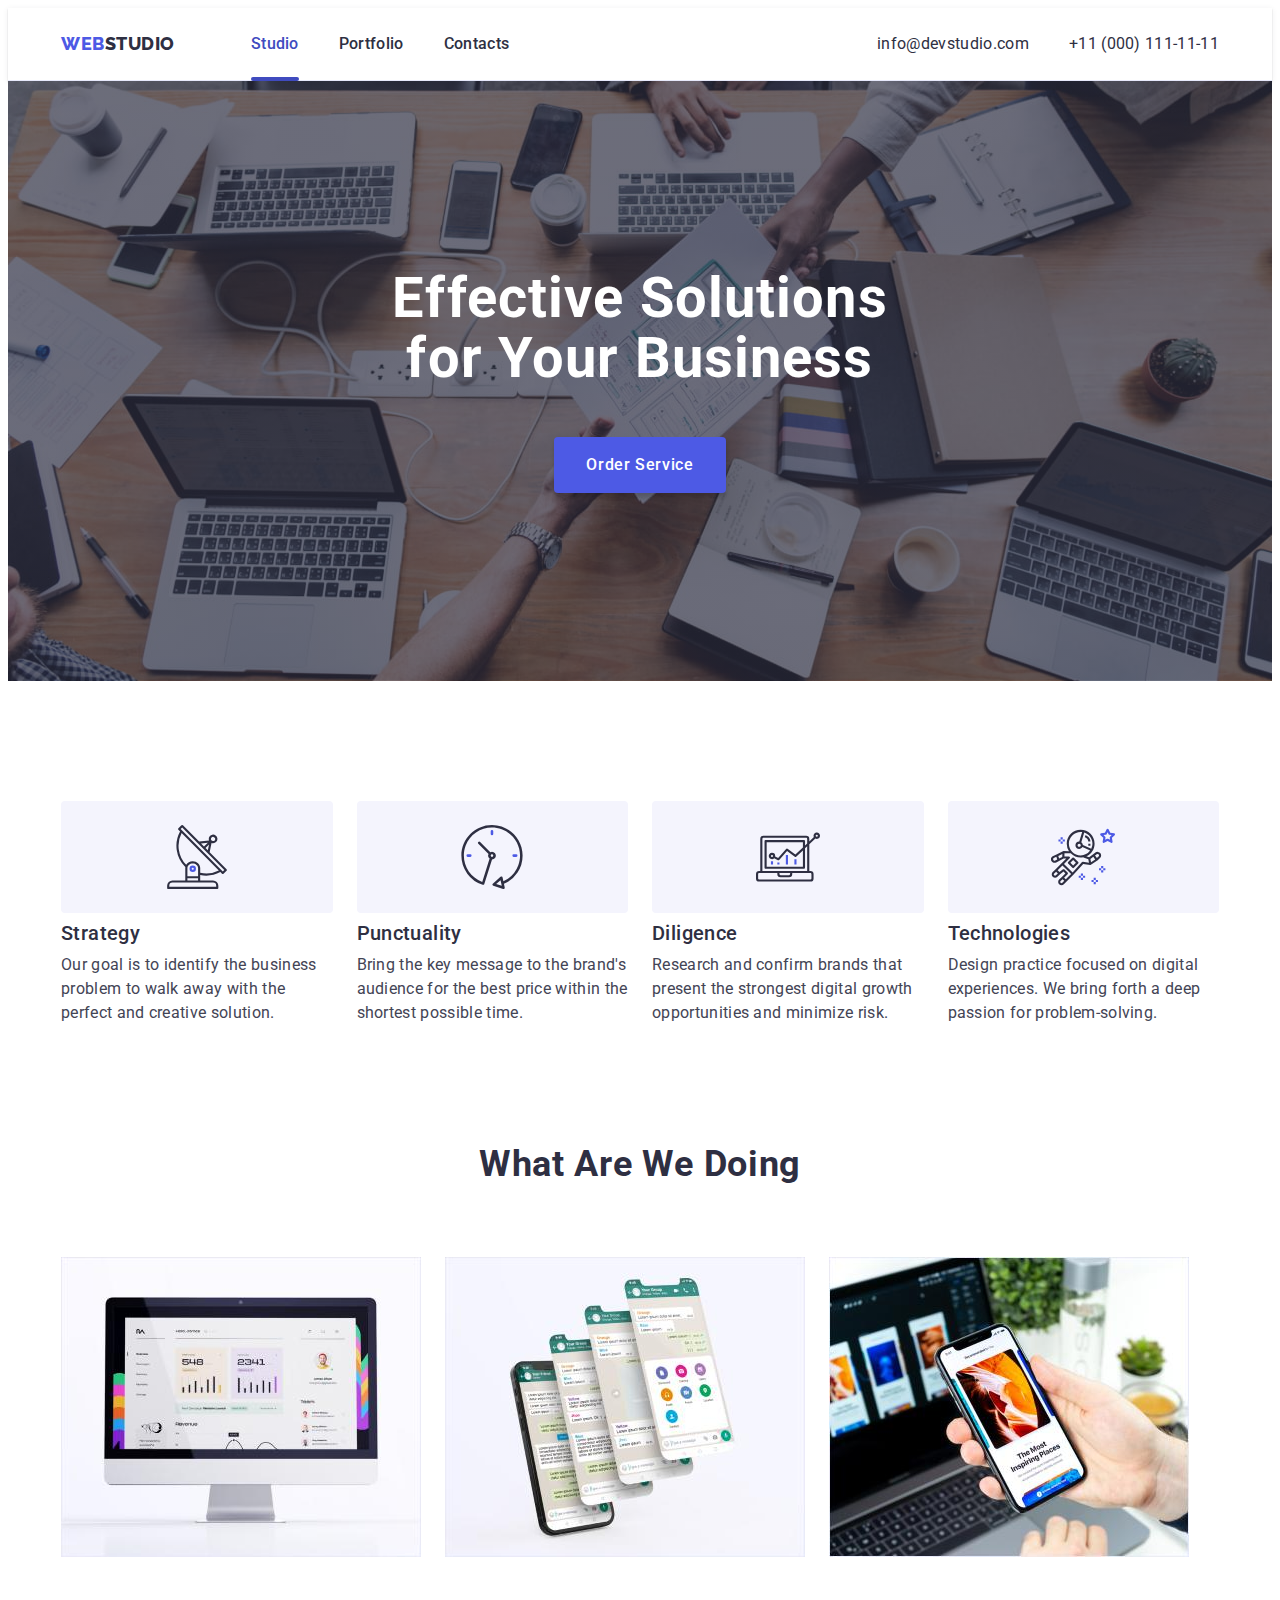
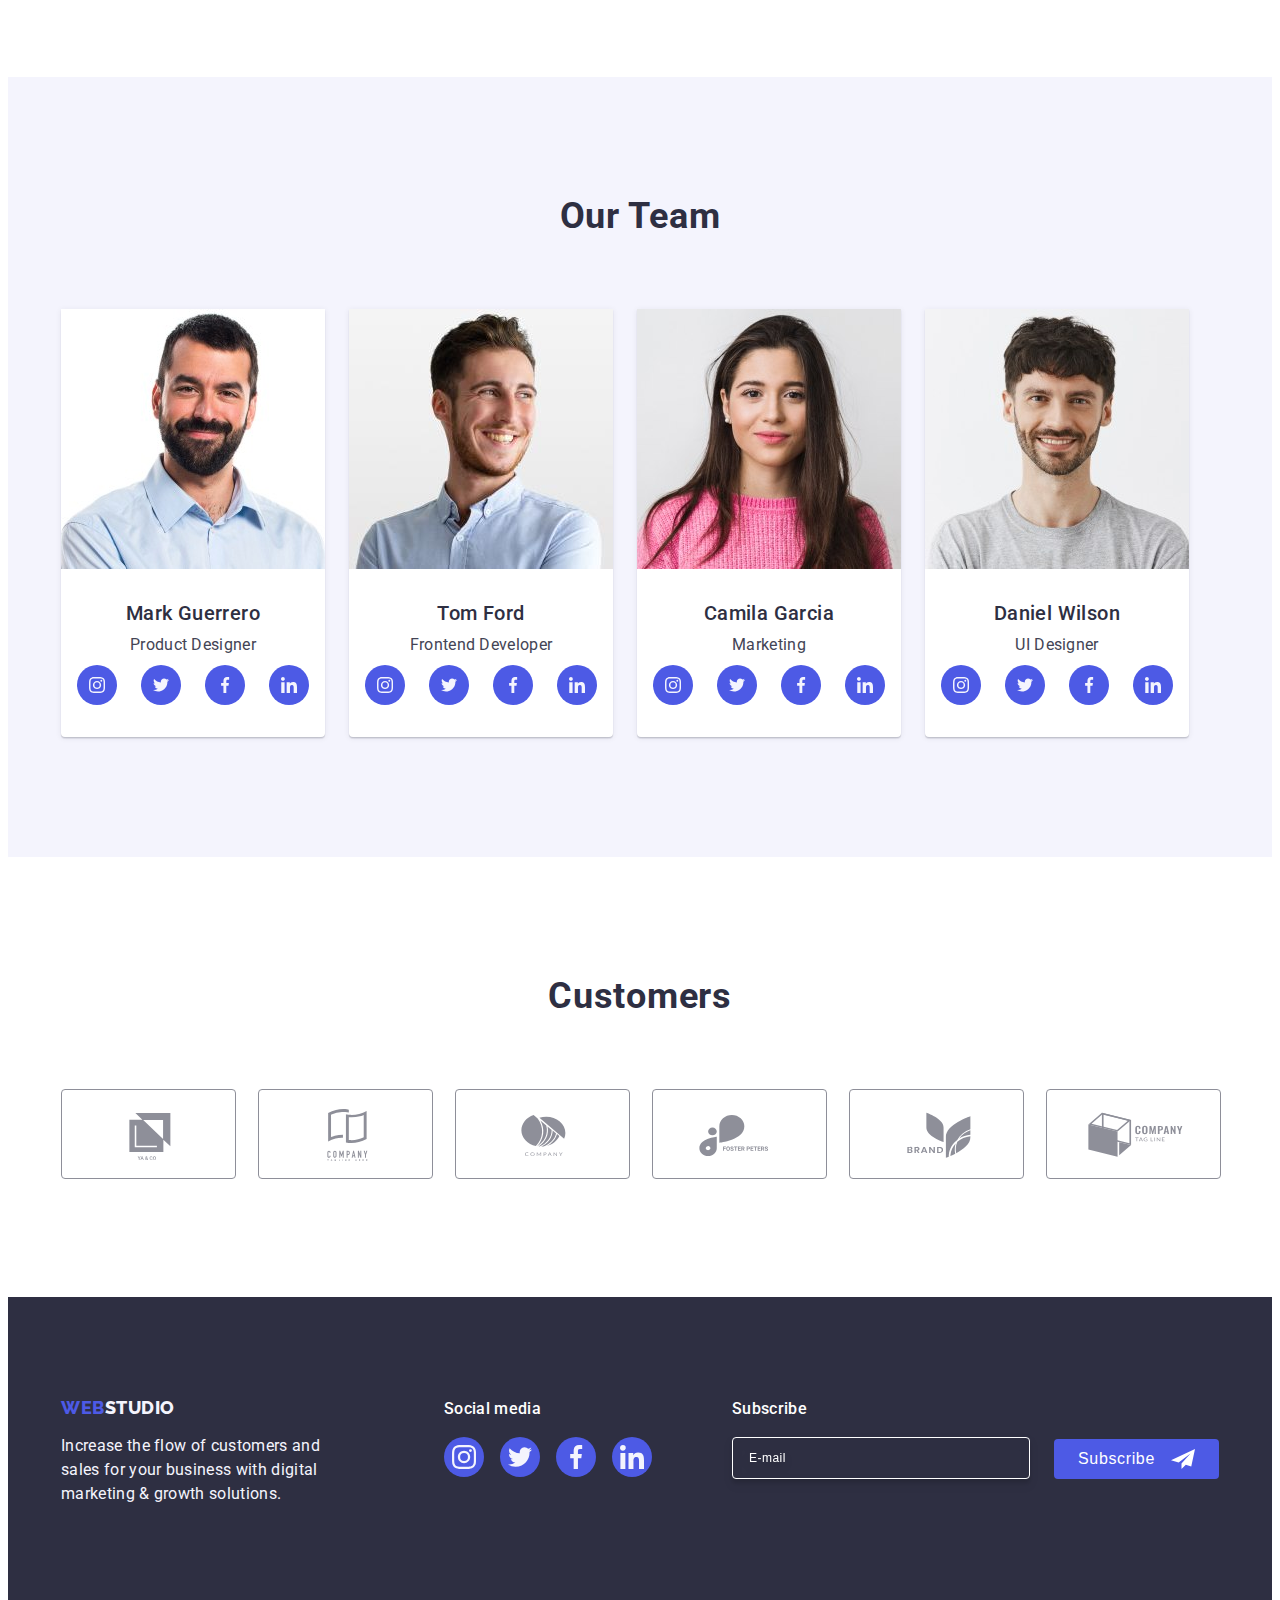
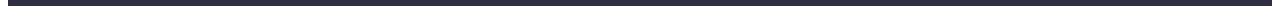
==== index.html @ ad945b7d "upload" ====
<!DOCTYPE html>
<html lang="en">
  <head>
    <meta charset="UTF-8" />
    <meta name="viewport" content="width=device-width, initial-scale=1.0" />
    <title>WebStudio</title>
    <link
      rel="stylesheet"
      href="https://cdnjs.cloudflare.com/ajax/libs/modern-normalize/2.0.0/modern-normalize.min.css"
      integrity="sha512-4xo8blKMVCiXpTaLzQSLSw3KFOVPWhm/TRtuPVc4WG6kUgjH6J03IBuG7JZPkcWMxJ5huwaBpOpnwYElP/m6wg=="
      crossorigin="anonymous"
      referrerpolicy="no-referrer"
    />
    <link rel="stylesheet" href="./css/style.css" />
    <link rel="preconnect" href="https://fonts.googleapis.com" />
    <link rel="preconnect" href="https://fonts.gstatic.com" crossorigin />
    <link
      href="https://fonts.googleapis.com/css2?family=Raleway:wght@800&family=Roboto:wght@400;500;700&display=swap"
      rel="stylesheet"
    />
    <link rel="stylesheet" href="./portfolio.html" />
  </head>
  <body>
    <header class="header">
      <div class="container header-container">
        <nav class="header-navigation list">
          <a class="logo link" href="./index.html"
            >Web<span class="logo-accent">Studio</span></a
          >
          <ul class="header-menu list">
            <li class="header-list-item">
              <a class="header-link link underline" href="./index.html"
                >Studio</a
              >
            </li>
            <li class="header-list-item">
              <a class="header-link link" href="./portfolio.html">Portfolio</a>
            </li>
            <li class="header-list-item">
              <a class="header-link link" href="">Contacts</a>
            </li>
          </ul>
        </nav>
        <address class="header-address">
          <ul class="header-social list">
            <li class="address-list-item">
              <a class="header-link link" href="mailto:info@devstudio.com"
                >info@devstudio.com</a
              >
            </li>
            <li class="address-list-item">
              <a class="header-link link" href="tel:+110001111111"
                >+11 (000) 111-11-11</a
              >
            </li>
          </ul>
        </address>
      </div>
    </header>
    <main>
      <section class="section-hero">
        <div class="container hero-container">
          <h1 class="hero-title">Effective Solutions for Your Business</h1>
          <button class="hero-button" data-modal-open type="button">
            <span>Order Service</span>
          </button>
        </div>
      </section>
      <section class="section-advantages">
        <div class="container advantages-container">
          <h2 class="visually-hidden">Advantages</h2>
          <ul class="advantages-menu list">
            <li class="advantages-list-item">
              <div class="advantages-block">
                <svg class="advantages-icon" width="64" height="64">
                  <use href="./images/icons.svg#icon-antenna"></use>
                </svg>
              </div>
              <h3 class="advantages-title">Strategy</h3>
              <p class="advantages-text">
                Our goal is to identify the business problem to walk away with
                the perfect and creative solution.
              </p>
            </li>
            <li class="advantages-list-item">
              <div class="advantages-block">
                <svg class="advantages-icon" width="64" height="64">
                  <use href="./images/icons.svg#icon-clock"></use>
                </svg>
              </div>
              <h3 class="advantages-title">Punctuality</h3>
              <p class="advantages-text">
                Bring the key message to the brand's audience for the best price
                within the shortest possible time.
              </p>
            </li>
            <li class="advantages-list-item">
              <div class="advantages-block">
                <svg class="advantages-icon" width="64" height="64">
                  <use href="./images/icons.svg#icon-diagram"></use>
                </svg>
              </div>
              <h3 class="advantages-title">Diligence</h3>
              <p class="advantages-text">
                Research and confirm brands that present the strongest digital
                growth opportunities and minimize risk.
              </p>
            </li>
            <li class="advantages-list-item">
              <div class="advantages-block">
                <svg class="advantages-icon" width="64" height="64">
                  <use href="./images/icons.svg#icon-astronaut"></use>
                </svg>
              </div>
              <h3 class="advantages-title">Technologies</h3>
              <p class="advantages-text">
                Design practice focused on digital experiences. We bring forth a
                deep passion for problem-solving.
              </p>
            </li>
          </ul>
        </div>
      </section>
      <section class="section-activity">
        <div class="container activity-container">
          <h2 class="activity-title">What Are We doing</h2>
          <ul class="activity-list list">
            <li class="activity-list-item">
              <img
                src="./images/computer.jpg"
                alt="Computer"
                width="360"
                height="300"
              />
            </li>
            <li class="activity-list-item">
              <img
                src="./images/messenger.jpg"
                alt="Messenger"
                width="360"
                height="300"
              />
            </li>
            <li class="activity-list-item">
              <img
                src="./images/phone.jpg"
                alt="Iphone"
                width="360"
                height="300"
              />
            </li>
          </ul>
        </div>
      </section>
      <section class="section-team">
        <div class="container team-container">
          <h2 class="team-title">Our Team</h2>
          <ul class="team-list list">
            <li class="team-list-item">
              <img
                src="./images/mark.jpg"
                alt="Mark Guerrero"
                width="264"
                height="260"
              />
              <div class="team-text-box">
                <h3 class="team-list-title">Mark Guerrero</h3>
                <p class="team-list-text">Product Designer</p>
                <ul class="social-list list">
                  <li class="social-item">
                    <a href="" class="social-link">
                      <svg class="social-icon" width="16" height="16">
                        <use href="./images/icons.svg#icon-instagram"></use>
                      </svg>
                    </a>
                  </li>
                  <li class="social-item">
                    <a href="" class="social-link">
                      <svg class="social-icon" width="16" height="16">
                        <use href="./images/icons.svg#icon-twitter"></use>
                      </svg>
                    </a>
                  </li>
                  <li class="social-item">
                    <a href="" class="social-link">
                      <svg class="social-icon" width="16" height="16">
                        <use href="./images/icons.svg#icon-facebook"></use>
                      </svg>
                    </a>
                  </li>
                  <li class="social-item">
                    <a href="" class="social-link">
                      <svg class="social-icon" width="16" height="16">
                        <use href="./images/icons.svg#icon-linkedin"></use>
                      </svg>
                    </a>
                  </li>
                </ul>
              </div>
            </li>
            <li class="team-list-item">
              <img
                src="./images/tom.jpg"
                alt="Tom Ford"
                width="264"
                height="260"
              />
              <div class="team-text-box">
                <h3 class="team-list-title">Tom Ford</h3>
                <p class="team-list-text">Frontend Developer</p>
                <ul class="social-list list">
                  <li class="social-item">
                    <a href="" class="social-link">
                      <svg class="social-icon" width="16" height="16">
                        <use href="./images/icons.svg#icon-instagram"></use>
                      </svg>
                    </a>
                  </li>
                  <li class="social-item">
                    <a href="" class="social-link">
                      <svg class="social-icon" width="16" height="16">
                        <use href="./images/icons.svg#icon-twitter"></use>
                      </svg>
                    </a>
                  </li>
                  <li class="social-item">
                    <a href="" class="social-link">
                      <svg class="social-icon" width="16" height="16">
                        <use href="./images/icons.svg#icon-facebook"></use>
                      </svg>
                    </a>
                  </li>
                  <li>
                    <a href="" class="social-link">
                      <svg class="social-icon" width="16" height="16">
                        <use href="./images/icons.svg#icon-linkedin"></use>
                      </svg>
                    </a>
                  </li>
                </ul>
              </div>
            </li>
            <li class="team-list-item">
              <img
                src="./images/camila.jpg"
                alt="Camila Garcia"
                width="264"
                height="260"
              />
              <div class="team-text-box">
                <h3 class="team-list-title">Camila Garcia</h3>
                <p class="team-list-text">Marketing</p>
                <ul class="social-list list">
                  <li class="social-item">
                    <a href="" class="social-link">
                      <svg class="social-icon" width="16" height="16">
                        <use href="./images/icons.svg#icon-instagram"></use>
                      </svg>
                    </a>
                  </li>
                  <li class="social-item">
                    <a href="" class="social-link">
                      <svg class="social-icon" width="16" height="16">
                        <use href="./images/icons.svg#icon-twitter"></use>
                      </svg>
                    </a>
                  </li>
                  <li class="social-item">
                    <a href="" class="social-link">
                      <svg class="social-icon" width="16" height="16">
                        <use href="./images/icons.svg#icon-facebook"></use>
                      </svg>
                    </a>
                  </li>
                  <li class="social-item">
                    <a href="" class="social-link">
                      <svg class="social-icon" width="16" height="16">
                        <use href="./images/icons.svg#icon-linkedin"></use>
                      </svg>
                    </a>
                  </li>
                </ul>
              </div>
            </li>
            <li class="team-list-item">
              <img
                src="./images/daniel.jpg"
                alt="Daniel Wilson"
                width="264"
                height="260"
              />
              <div class="team-text-box">
                <h3 class="team-list-title">Daniel Wilson</h3>
                <p class="team-list-text">UI Designer</p>
                <ul class="social-list list">
                  <li class="social-item">
                    <a href="" class="social-link">
                      <svg class="social-icon" width="16" height="16">
                        <use href="./images/icons.svg#icon-instagram"></use>
                      </svg>
                    </a>
                  </li>
                  <li class="social-item">
                    <a href="" class="social-link">
                      <svg class="social-icon" width="16" height="16">
                        <use href="./images/icons.svg#icon-twitter"></use>
                      </svg>
                    </a>
                  </li>
                  <li class="social-item">
                    <a href="" class="social-link">
                      <svg class="social-icon" width="16" height="16">
                        <use href="./images/icons.svg#icon-facebook"></use>
                      </svg>
                    </a>
                  </li>
                  <li class="social-item">
                    <a href="" class="social-link">
                      <svg class="social-icon" width="16" height="16">
                        <use href="./images/icons.svg#icon-linkedin"></use>
                      </svg>
                    </a>
                  </li>
                </ul>
              </div>
            </li>
          </ul>
        </div>
      </section>
      <section class="section-customers">
        <div class="container customers-container">
          <h2 class="customers-title">Customers</h2>
          <ul class="customers-list list">
            <li class="customers-list-item">
              <a href="" class="customers-link">
                <svg class="customers-logo" width="104" height="56">
                  <use href="./images/icons.svg#icon-fifth-logo"></use>
                </svg>
              </a>
            </li>
            <li class="customers-list-item">
              <a href="" class="customers-link">
                <svg class="customers-logo" width="104" height="56">
                  <use href="./images/icons.svg#icon-first-logo"></use>
                </svg>
              </a>
            </li>
            <li class="customers-list-item">
              <a href="" class="customers-link">
                <svg class="customers-logo" width="104" height="56">
                  <use href="./images/icons.svg#icon-second-logo"></use>
                </svg>
              </a>
            </li>
            <li class="customers-list-item">
              <a href="" class="customers-link">
                <svg class="customers-logo" width="104" height="56">
                  <use href="./images/icons.svg#icon-sixth-logo"></use>
                </svg>
              </a>
            </li>
            <li class="customers-list-item">
              <a href="" class="customers-link">
                <svg class="customers-logo" width="104" height="56">
                  <use href="./images/icons.svg#icon-third-logo"></use>
                </svg>
              </a>
            </li>
            <li class="customers-list-item">
              <a href="" class="customers-link">
                <svg class="customers-logo" width="104" height="56">
                  <use href="./images/icons.svg#icon-fourth-logo"></use>
                </svg>
              </a>
            </li>
          </ul>
        </div>
      </section>
    </main>
    <footer class="footer">
      <div class="container footer-container">
        <div class="footer-text-box">
          <a class="logo footer-logo link" href="./index.html"
            >Web<span class="logo-accent">Studio</span></a
          >
          <p class="footer-text">
            Increase the flow of customers and sales for your business with
            digital marketing & growth solutions.
          </p>
        </div>
        <div class="footer-social-box">
          <p class="social-box-text">Social media</p>
          <ul class="social-list footer-social-list list">
            <li class="social-item">
              <a href="" class="social-link footer-social-link">
                <svg class="social-icon" width="24" height="24">
                  <use href="./images/icons.svg#icon-instagram"></use>
                </svg>
              </a>
            </li>
            <li class="social-item">
              <a href="" class="social-link footer-social-link">
                <svg class="social-icon" width="24" height="24">
                  <use href="./images/icons.svg#icon-twitter"></use>
                </svg>
              </a>
            </li>
            <li class="social-item">
              <a href="" class="social-link footer-social-link">
                <svg class="social-icon" width="24" height="24">
                  <use href="./images/icons.svg#icon-facebook"></use>
                </svg>
              </a>
            </li>
            <li class="social-item">
              <a href="" class="social-link footer-social-link">
                <svg class="social-icon" width="24" height="24">
                  <use href="./images/icons.svg#icon-linkedin"></use>
                </svg>
              </a>
            </li>
          </ul>
        </div>
        <div class="footer-form-container">
          <p class="footer-form-title">Subscribe</p>
          <form class="footer-form">
            <label for="footer-email" class="footer-form-text">
              <input
                type="email"
                class="footer-input"
                name="footer-email"
                id="footer-email"
                placeholder="E-mail"
              />
            </label>
            <button type="submit" class="footer-form-btn">
              Subscribe
              <svg class="footer-form-icon" width="24" height="24">
                <use href="./images/icons.svg#icon-telegram"></use>
              </svg>
            </button>
          </form>
        </div>
      </div>
    </footer>
    <div class="backdrop is-hidden" data-modal>
      <div class="modal">
        <button type="button" data-modal-close class="modal-close-btn">
          <svg class="modal-icon" width="8" height="8">
            <use href="./images/icons.svg#icon-close"></use>
          </svg>
        </button>
        <p class="modal-title">Leave your contacts and we will call you back</p>
        <form class="modal-form">
          <div class="modal-field">
            <label class="modal-form-text" for="user-name">Name</label>
            <div class="input-wrap">
              <input
                name="user-name"
                class="modal-input"
                type="text"
                id="user-name"
                autofocus
              />
              <svg class="modal-input-icon" width="18" height="18">
                <use href="./images/icons.svg#icon-user"></use>
              </svg>
            </div>
          </div>
          <div class="modal-field">
            <label class="modal-form-text" for="user-phone">Phone</label>
            <div class="input-wrap">
              <input
                name="user-phone"
                class="modal-input"
                type="tel"
                id="user-phone"
              />
              <svg class="modal-input-icon" width="18" height="24">
                <use href="./images/icons.svg#icon-phone"></use>
              </svg>
            </div>
          </div>
          <div class="modal-field">
            <label class="modal-form-text" for="user-email">Email</label>
            <div class="input-wrap">
              <input
                name="user-email"
                class="modal-input"
                type="email"
                id="user-email"
              />
              <svg class="modal-input-icon" width="18" height="24">
                <use href="./images/icons.svg#icon-email"></use>
              </svg>
            </div>
          </div>
          <div class="modal-field textarea-field">
            <label class="modal-form-text" for="user-comment">Comment</label>
            <textarea
              name="user-comment"
              id="user-comment"
              placeholder="Text input"
              class="modal-textarea"
            ></textarea>
          </div>
          <div class="modal-field check-field">
            <input
              type="checkbox"
              name="user-privacy"
              class="modal-checkbox visually-hidden"
              id="user-privacy"
              value="true"
            />
            <label for="user-privacy" class="check-text">
              <span class="modal-checkbox-accent">
                <svg class="checkbox-icon" width="10" height="8">
                  <use href="./images/icons.svg#icon-checkbox"></use>
                </svg>
              </span>
              I accept the terms and conditions of the
              <a class="check-text-accent" href="">Privacy Policy</a>
            </label>
          </div>
          <button class="modal-form-btn" type="submit">Send</button>
        </form>
      </div>
    </div>
    <script src="./js/modal.js"></script>
  </body>
</html>
---- css/style.css ----
/*! Are Common !*/

body {
  font-family: var(--primary-font);
  background-color: var(--primary-white-color);
  color: #434455;
}
:root {
  --primary-font: "Roboto", sans-serif;
  --logo-font: "Raleway", sans-serif;
  --primary-color: #2e2f42;
  --primary-white-color: #ffffff;
  --primary-accent-color: #4d5ae5;
  --primary-address-color: #434455;
  --primary-letter-spacing: 0.02em;
  --iris-color: #404bbf;
  --iris-accent-color: #4d5ae5;
  --cloud: #f4f4fd;
  --lightslate: #8e8f99;
}
p,
h1,
h2,
h3,
h4,
h5,
h6 {
  margin-top: 0px;
  margin-bottom: 0px;
}

ul,
ol {
  margin-top: 0px;
  margin-bottom: 0px;
  padding-left: 0px;
}

button {
  outline: none;
}

a:focus {
  outline: 1px solid var(--iris-accent-color);
}

.container {
  width: 100%;
  max-width: 1158px;
  padding-left: 15px;
  padding-right: 15px;
  margin: 0 auto;
}

img {
  display: block;
}

.visually-hidden {
  position: absolute;
  width: 1px;
  height: 1px;
  margin: -1px;
  border: 0;
  padding: 0;
  white-space: nowrap;
  clip-path: inset(100%);
  clip: rect(0 0 0 0);
  overflow: hidden;
}

.link {
  text-decoration: none;
  color: inherit;
}
.list {
  list-style-type: none;
}

/** Header **/

.header-link {
  padding: 24px 0;
  transition: color 350ms linear;
  position: relative;
  color: var(--primary-color);
  transition: color 250ms cubic-bezier(0.4, 0, 0.2, 1);
  display: inline-block;
}

.underline {
  color: var(--iris-color);
}

.underline::after {
  content: "";
  position: absolute;
  left: 0;
  bottom: -1px;
  width: 100%;
  height: 4px;
  background-color: var(--iris-color);
  transition: visibility 1s, transform 0.3s linear;
  border-radius: 2px;
}

.header {
  border-bottom: 1px solid #e7e9fc;
  box-shadow: 0px 2px 1px rgba(46, 47, 66, 0.08),
    0px 1px 1px rgba(46, 47, 66, 0.16), 0px 1px 6px rgba(46, 47, 66, 0.08);
}

.header-menu {
  align-items: center;
  display: flex;
  gap: 40px;
}

.header-navigation {
  display: flex;
  align-items: center;
}

.header-container {
  display: flex;
  align-items: center;
}

.header-social {
  display: flex;
  gap: 40px;
}

.header-address {
  margin-left: auto;
  font-style: normal;
}

.logo {
  color: var(--iris-accent-color);
  font-size: 18px;
  font-family: var(--logo-font);
  font-weight: 800;
  line-height: 1.17;
  letter-spacing: 0.03em;
  text-transform: uppercase;
  align-items: center;
  margin-right: 76px;
}
.logo-accent {
  color: var(--primary-color);
}
.header-list-item {
  font-size: 16px;
  font-weight: 500;
  line-height: 1.5;
  letter-spacing: var(--primary-letter-spacing);
  color: var(--primary-color);
  transition: color 250ms linear;
}
.address-list-item {
  color: var(--primary-address-color);
  font-size: 16px;
  font-style: normal;
  line-height: 1.5;
  letter-spacing: var(--primary-letter-spacing);
}
.header-list-item > a:hover,
.header-list-item > a:focus,
.header-list-item > a:active {
  color: var(--iris-color);
}

.address-list-item > a:hover,
.address-list-item > a:focus,
.address-list-item > a:active {
  color: var(--iris-color);
}

/** Hero  **/

.section-hero {
  padding: 188px 0;
  background-image: linear-gradient(
      rgba(46, 47, 66, 0.7),
      rgba(46, 47, 66, 0.7)
    ),
    url(../images/hero-background.jpg);
  background-repeat: no-repeat;
  background-position: center center;
  max-width: 1440px;
  margin: 0 auto;
  background-size: cover;
}

.hero-title {
  text-align: center;
  font-size: 56px;
  font-weight: 700;
  line-height: 1.07;
  letter-spacing: var(--primary-letter-spacing);
  color: var(--primary-white-color);
  max-width: 496px;
  margin-left: auto;
  margin-right: auto;
  margin-bottom: 48px;
}
.hero-button {
  background-color: var(--primary-accent-color);
  font-size: 16px;
  font-weight: 500;
  line-height: 1.5;
  letter-spacing: 0.04em;
  color: var(--primary-white-color);
  font-family: "Roboto", sans-serif;
  cursor: pointer;
  margin: 0 auto;
  padding: 16px 32px;
  border-radius: 4px;
  box-shadow: 0px 4px 4px 0px rgba(0, 0, 0, 0.15);
  border: none;
  min-width: 169px;
  height: 56px;
  display: block;
  transition: background-color 250ms cubic-bezier(0.4, 0, 0.2, 1);
}
.hero-button:hover,
.hero-button:focus {
  background-color: var(--iris-color);
}

/** Advantages **/

.section-advantages {
  padding-top: 120px;
  padding-bottom: 120px;
}

.advantages-menu {
  display: flex;
  gap: 24px;
}

.advantages-block {
  border-radius: 4px;
  background: var(--cloud);
  padding: 24px 24px;
  display: flex;
  justify-content: center;
  margin-bottom: 8px;
  align-items: center;
}

.advantages-list-item {
  width: calc((100% - 24px * 2) / 4);
}

.advantages-title {
  font-size: 20px;
  font-weight: 500;
  line-height: 1.2;
  letter-spacing: var(--primary-letter-spacing);
  color: var(--primary-color);
  margin-bottom: 8px;
}
.advantages-text {
  font-size: 16px;
  line-height: 1.5;
  letter-spacing: var(--primary-letter-spacing);
}

/** Activity **/

.section-activity {
  padding-bottom: 120px;
}

.activity-list {
  display: flex;
  gap: 24px;
}

.activity-title {
  text-align: center;
  font-size: 36px;
  font-weight: 700;
  line-height: 1.11;
  letter-spacing: 0.02em;
  text-transform: capitalize;
  color: var(--primary-color);
  margin-bottom: 72px;
}

/** Team **/

.team-text-box {
  padding: 32px 0px;
}

.section-team {
  padding-bottom: 120px;
  padding-top: 120px;
}

.team-list {
  display: flex;
  gap: 24px;
}

.team-title {
  text-align: center;
  font-size: 36px;
  font-weight: 700;
  line-height: 1.11;
  letter-spacing: 0.02em;
  text-transform: capitalize;
  color: #2e2f42;
  margin-bottom: 72px;
}
.section-team {
  background-color: #f4f4fd;
}
.team-list-item {
  background-color: var(--primary-white-color);
  border-radius: 0px 0px 4px 4px;
  box-shadow: 0px 2px 1px 0px rgba(46, 47, 66, 0.08),
    0px 1px 1px 0px rgba(46, 47, 66, 0.16),
    0px 1px 6px 0px rgba(46, 47, 66, 0.08);
  text-align: center;
}
.team-list-title {
  font-size: 20px;
  font-weight: 500;
  line-height: 1.2;
  letter-spacing: var(--primary-letter-spacing);
  color: #2e2f42;
  margin-bottom: 8px;
}

.team-list-text {
  color: var(--primary-address-color);
  font-size: 16px;
  line-height: 1.5;
  letter-spacing: var(--primary-letter-spacing);
  margin-bottom: 8px;
}

/** Social-Icons **/

.social-list {
  display: flex;
  gap: 24px;
  align-items: center;
  justify-content: center;
}

.social-link {
  background-color: var(--iris-accent-color);
  border-radius: 50%;
  width: 40px;
  height: 40px;
  display: flex;
  align-items: center;
  justify-content: center;
  transition: background-color 250ms cubic-bezier(0.4, 0, 0.2, 1);
}

.social-link:hover {
  background-color: var(--iris-color);
}

.social-link:focus {
  background-color: var(--iris-color);
}

.social-icon {
  fill: var(--cloud);
}

/** Company Logo's **/

.section-customers {
  background-color: #fff;
  padding-top: 120px;
  padding-bottom: 120px;
}

.customers-list-item:hover,
.customers-list-item:focus {
  transform: scale(1.1);
  color: var(--iris-color);
}

.customers-list-item {
  transition: transform 200ms linear;
  height: 88px;
  width: 100%;
  outline: none;
}

.customers-logo {
  fill: currentColor;
}

.customers-link {
  width: 100%;
  height: 100%;
  border: 1px solid var(--lightslate);
  border-radius: 4px;
  display: flex;
  justify-content: center;
  align-items: center;
  color: var(--lightslate);
  transition: border-color 250ms cubic-bezier(0.4, 0, 0.2, 1),
    color 250ms cubic-bezier(0.4, 0, 0.2, 1);
}

.customers-link:hover {
  color: var(--iris-color);
  border-color: var(--iris-color);
}

.customers-link:focus {
  border-color: var(--iris-color);
  color: var(--iris-color);
}

.customers-title {
  text-align: center;
  font-size: 36px;
  font-weight: 700;
  line-height: 1.11;
  letter-spacing: 0.02em;
  text-transform: capitalize;
  color: #2e2f42;
  margin-bottom: 72px;
}

.customers-list {
  display: flex;
  gap: 24px;
}

/** Footer **/

.footer-logo {
  margin-right: 0px;
  display: inline-block;
  margin-bottom: 16px;
}

.footer {
  padding-top: 100px;
  padding-bottom: 100px;
}

.footer {
  background-color: var(--primary-color);
}

.footer-text {
  font-size: 16px;
  line-height: 1.5;
  letter-spacing: 0.02em;
  color: #f4f4fd;
  max-width: 264px;
}

.footer .logo .logo-accent {
  color: #f4f4fd;
}

.footer-container {
  display: flex;
  align-items: baseline;
}

.social-box-text {
  margin-bottom: 16px;
  font-size: 16px;
  font-style: normal;
  font-weight: 500;
  line-height: 1.5em;
  letter-spacing: 0.02em;
  color: var(--primary-white-color);
}

.footer-text-box {
  margin-right: 120px;
}

.social-list.footer-social-list {
  gap: 16px;
}

.social-link.footer-social-link:hover,
.social-link.footer-social-link:focus {
  background-color: #31d0aa;
}

/*! Page Portfolio !*/

.header-portfolio {
  box-shadow: 0px 1px 6px 0px rgba(46, 47, 66, 0.08),
    0px 1px 1px 0px rgba(46, 47, 66, 0.16),
    0px 2px 1px 0px rgba(46, 47, 66, 0.08);
}

/** Filters **/

.filter-button:active,
.filter-button:hover,
.filter-button:focus {
  background: var(--iris-color);
  color: var(--primary-white-color);
  border-radius: 4px;
  box-shadow: 0px 2px 2px 0px rgba(0, 0, 0, 0.12),
    0px 2px 1px 0px rgba(0, 0, 0, 0.08), 0px 3px 1px 0px rgba(0, 0, 0, 0.1);
  border: 1px solid transparent;
}
.filter-button {
  font-family: "Roboto", sans-serif;
  outline: none;
  font-size: 16px;
  font-weight: 500;
  line-height: 1.5;
  letter-spacing: 0.04em;
  color: var(--iris-accent-color);
  cursor: pointer;
  padding: 12px 24px;
  background-color: #f4f4fd;
  border: 1px solid #e7e9fc;
  transition: color 250ms cubic-bezier(0.4, 0, 0.2, 1),
    background-color 250ms cubic-bezier(0.4, 0, 0.2, 1),
    border-color 250ms cubic-bezier(0.4, 0, 0.2, 1),
    box-shadow 250ms cubic-bezier(0.4, 0, 0.2, 1);
}

.card-link:hover,
.card-link:focus,
.card-link:active {
  box-shadow: 0px 1px 6px rgba(46, 47, 66, 0.08),
    0px 1px 1px rgba(46, 47, 66, 0.16), 0px 2px 1px rgba(46, 47, 66, 0.08);
}

.filters-list {
  display: flex;
  justify-content: center;
  gap: 24px;
  margin-bottom: 72px;
}

/** Cards **/

.card-link {
  transition: box-shadow 250ms cubic-bezier(0.4, 0, 0.2, 1);
}

.card-link:hover .card-text {
  transform: translateY(0%);
}

.cards-container {
  flex-direction: column;
  display: flex;
  align-items: center;
}

.section-portfolio {
  padding-top: 96px;
  padding-bottom: 120px;
}

.card-title {
  font-size: 20px;
  font-weight: 500;
  line-height: 1.2;
  letter-spacing: var(--primary-letter-spacing);
  color: #2e2f42;
  padding-left: 16px;
  margin-bottom: 8px;
}

.cards-text-box {
  padding: 32px 16px;
  border: 1px solid #e7e9fc;
  border-top: none;
}

.card-text {
  font-size: 16px;
  line-height: 1.5;
  letter-spacing: var(--primary-letter-spacing);
  padding-left: 16px;
}

.cards-list {
  display: flex;
  flex-wrap: wrap;
  column-gap: 24px;
  row-gap: 48px;
}

.cards-list-item {
  display: flex;
  align-items: flex-start;
}
.box {
  position: relative;
  margin: 0 auto;
  background-color: #bdbdbd;
  overflow: hidden;
}

.overlay {
  position: absolute;
  top: 0;
  left: 0;
  width: 100%;
  height: 100%;
  background-color: var(--iris-accent-color);
  padding: 40px 32px;
  padding-top: 40px;
  transform: translateY(100%);
  transition: transform 250ms cubic-bezier(0.4, 0, 0.2, 1);
  line-height: 1.5;
  letter-spacing: 0.02em;
  color: var(--cloud);
}

.cards-list-item:hover .overlay {
  transform: translateY(0);
}

.card-link:focus .overlay {
  transform: translateY(0);
  border: none;
}

.card-list-item:focus {
  border: none;
}

.cards-list-item:active .overlay {
  transform: translateY(0);
}

.cards-list-item {
  transition: box-shadow 300ms linear;
}
/*! Modal !*/

.backdrop.is-hidden .modal {
  transform: scale(0);
}

.backdrop {
  width: 100%;
  height: 100%;
  position: fixed;
  top: 0;
  background-color: rgba(46, 47, 66, 0.4);
  transition: opacity 250ms cubic-bezier(0.4, 0, 0.2, 1),
    visibility 250ms cubic-bezier(0.4, 0, 0.2, 1);
}

.modal-icon {
  transition: fill 250ms cubic-bezier(0.4, 0, 0.2, 1);
}

.modal {
  width: 408px;
  min-height: 584px;
  background-color: #fcfcfc;
  box-shadow: 0px 2px 1px 0px rgba(0, 0, 0, 0.2),
    0px 1px 3px 0px rgba(0, 0, 0, 0.12), 0px 1px 1px 0px rgba(0, 0, 0, 0.14);
  border-radius: 4px;
  top: 50%;
  left: 50%;
  position: absolute;
  transform: translate(-50%, -50%) scale(1);
  transition: transform 250ms cubic-bezier(0.4, 0, 0.2, 1);
  padding: 72px 24px 24px 24px;
}

.modal-close-btn {
  border: 1px solid rgba(0, 0, 0, 0.1);
  background-color: #e7e9fc;
  border-radius: 50%;
  width: 24px;
  height: 24px;
  position: absolute;
  top: 24px;
  right: 24px;
  cursor: pointer;
  display: flex;
  justify-content: center;
  align-items: center;
  padding: 0;
  transition: background-color 250ms cubic-bezier(0.4, 0, 0.2, 1),
    border 250ms cubic-bezier(0.4, 0, 0.2, 1);
  outline: none;
}

.is-hidden {
  opacity: 0;
  visibility: hidden;
  pointer-events: none;
}

.modal-close-btn:hover,
.modal-close-btn:focus {
  background-color: var(--iris-color);
  border: none;
  fill: #ffffff;
}

.modal-title {
  color: var(--primary-color);
  text-align: center;
  font-size: 16px;
  font-style: normal;
  font-weight: 500;
  line-height: 1.5;
  letter-spacing: var(--primary-letter-spacing);
  margin-bottom: 16px;
}

.modal-input {
  border-radius: 4px;
  border: 1px solid var(--navyblue-modal, rgba(46, 47, 66, 0.4));
  width: 100%;
  height: 40px;
  padding-left: 38px;
  background-color: transparent;
  outline: transparent;
  font-size: 12px;
  color: var(--primary-color);
  transition: border-color 250ms cubic-bezier(0.4, 0, 0.2, 1);
}

.modal-input:focus {
  border-color: var(--primary-accent-color);
}

.modal-input:focus + .modal-input-icon {
  fill: var(--iris-accent-color);
}

.modal-form-btn {
  border-radius: 4px;
  background: var(--iris, #4d5ae5);
  box-shadow: 0px 4px 4px 0px rgba(0, 0, 0, 0.15);
  padding: 16px 32px;
  min-width: 169px;
  border: none;
  color: var(--primary-white-color);
  font-size: 16px;
  font-style: normal;
  font-weight: 500;
  line-height: 1.5;
  letter-spacing: 0.04em;
  text-align: center;
  cursor: pointer;
  transition: background-color 250ms cubic-bezier(0.4, 0, 0.2, 1);
  margin: 0 auto;
  outline: none;
}

.modal-form-btn:focus,
.modal-form-btn:hover {
  background-color: var(--iris-color);
}

.modal-form-text {
  color: var(--lightslate);
  font-size: 12px;
  font-style: normal;
  font-weight: 400;
  line-height: 1.17;
  letter-spacing: 0.04em;
  margin-bottom: 4px;
  display: block;
}

.modal-field {
  margin-bottom: 8px;
}

.modal-form {
  padding: 16px 0px;
  display: flex;
  flex-direction: column;
}

.modal-textarea {
  border-radius: 4px;
  border: 1px solid var(--navyblue-modal, rgba(46, 47, 66, 0.4));
  width: 100%;
  height: 120px;
  padding: 8px 16px;
  background-color: transparent;
  outline: transparent;
  resize: none;
  font-size: 12px;
  transition: border-color 250ms cubic-bezier(0.4, 0, 0.2, 1);
  line-height: 1.17;
  color: rgba(46, 47, 66, 0.4);
  letter-spacing: 0.04em;
}

.modal-textarea::placeholder {
  font-size: 12px;
  font-style: normal;
  font-weight: 400;
  line-height: 1.16;
  letter-spacing: 0.04em;
  color: rgba(46, 47, 66, 0.4);
}

.modal-textarea:focus {
  border-color: var(--primary-accent-color);
}

.modal-input-icon {
  position: absolute;
  left: 16px;
  top: 50%;
  transform: translateY(-50%);
  transition: fill 250ms cubic-bezier(0.4, 0, 0.2, 1);
}

.input-wrap {
  position: relative;
}

.check-text {
  color: var(--lightslate);
  font-size: 12px;
  font-style: normal;
  font-weight: 400;
  line-height: 1.17;
  letter-spacing: 0.04em;
}

.check-text-accent {
  color: var(--iris-accent-color);
  text-decoration: underline;
  transition: color 250ms cubic-bezier(0.4, 0, 0.2, 1);
}

.check-text-accent:hover {
  color: var(--iris-color);
}

.modal-checkbox {
  width: 16px;
  height: 16px;
  border: 1px solid var(--navyblue-modal, rgba(46, 47, 66, 0.4));
  border-radius: 2px;
}

.check-field {
  margin-bottom: 24px;
  display: flex;
  align-items: flex-end;
  gap: 8px;
}

.textarea-field {
  margin-bottom: 16px;
}

.modal-checkbox:focus + .check-text span {
  border: 1px solid var(--iris-accent-color);
}

.modal-checkbox:checked + .check-text span {
  background-color: var(--iris-color);
  border: none;
  fill: #f4f4fd;
}

.modal-checkbox:checked + .check-text span svg {
  fill: #f4f4fd;
}

.checkbox-icon {
  fill: transparent;
}

.modal-checkbox:checked .modal-checkbox-accent {
  background-color: var(--iris-color);
  fill: #f4f4fd;
}

.modal-checkbox-accent:focus {
  border: 1px solid var(--iris-accent-color);
}

.modal-checkbox-accent {
  width: 16px;
  height: 16px;
  border: 1px solid rgba(46, 47, 66, 0.4);
  border-radius: 2px;
  transition: background-color 250ms cubic-bezier(0.4, 0, 0.2, 1),
    border 250ms cubic-bezier(0.4, 0, 0.2, 1),
    fill 250ms cubic-bezier(0.4, 0, 0.2, 1);
  display: inline-flex;
  align-items: center;
  justify-content: center;
  fill: transparent;
  background-color: transparent;
  margin-right: 8px;
}

.footer-input {
  width: 264px;
  height: 40px;
  background-color: transparent;
  outline: transparent;
  border-radius: 4px;
  border: 1px solid var(--primary-white-color);
  box-shadow: 0px 4px 4px 0px rgba(0, 0, 0, 0.15);
  color: var(--white, #fff);
  font-size: 12px;
  font-style: normal;
  font-weight: 400;
  line-height: 1.5;
  letter-spacing: 0.04em;
  padding: 0 16px;
  filter: drop-shadow(0px 4px 4px rgba(0, 0, 0, 0.15));
}

.footer-input::placeholder {
  color: var(--white, #fff);
}

.footer-form-title {
  color: var(--primary-white-color);
  font-size: 16px;
  font-style: normal;
  font-weight: 500;
  line-height: 1.5;
  margin-bottom: 16px;
  letter-spacing: var(--primary-letter-spacing);
}

.footer-form-btn {
  display: inline-flex;
  padding: 8px 24px;
  justify-content: center;
  align-items: center;
  min-width: 165px;
  height: 40px;
  border-radius: 4px;
  background: var(--iris-accent-color);
  color: var(--primary-white-color);
  font-size: 16px;
  font-style: normal;
  font-weight: 500;
  line-height: 1.5;
  letter-spacing: 0.04em;
  border: none;
  cursor: pointer;
  transition: background-color 250ms cubic-bezier(0.4, 0, 0.2, 1);
}

.footer-form-btn:hover,
.footer-form-btn:focus {
  background-color: var(--iris-color);
}

.footer-form-icon {
  fill: var(--primary-white-color);
  margin-left: 16px;
}

.footer-field {
  display: flex;
  flex-direction: column;
}

.footer-form {
  display: flex;
  flex-direction: row;
  align-items: flex-end;
  gap: 24px;
}

.footer-social-box {
  margin-right: 80px;
}
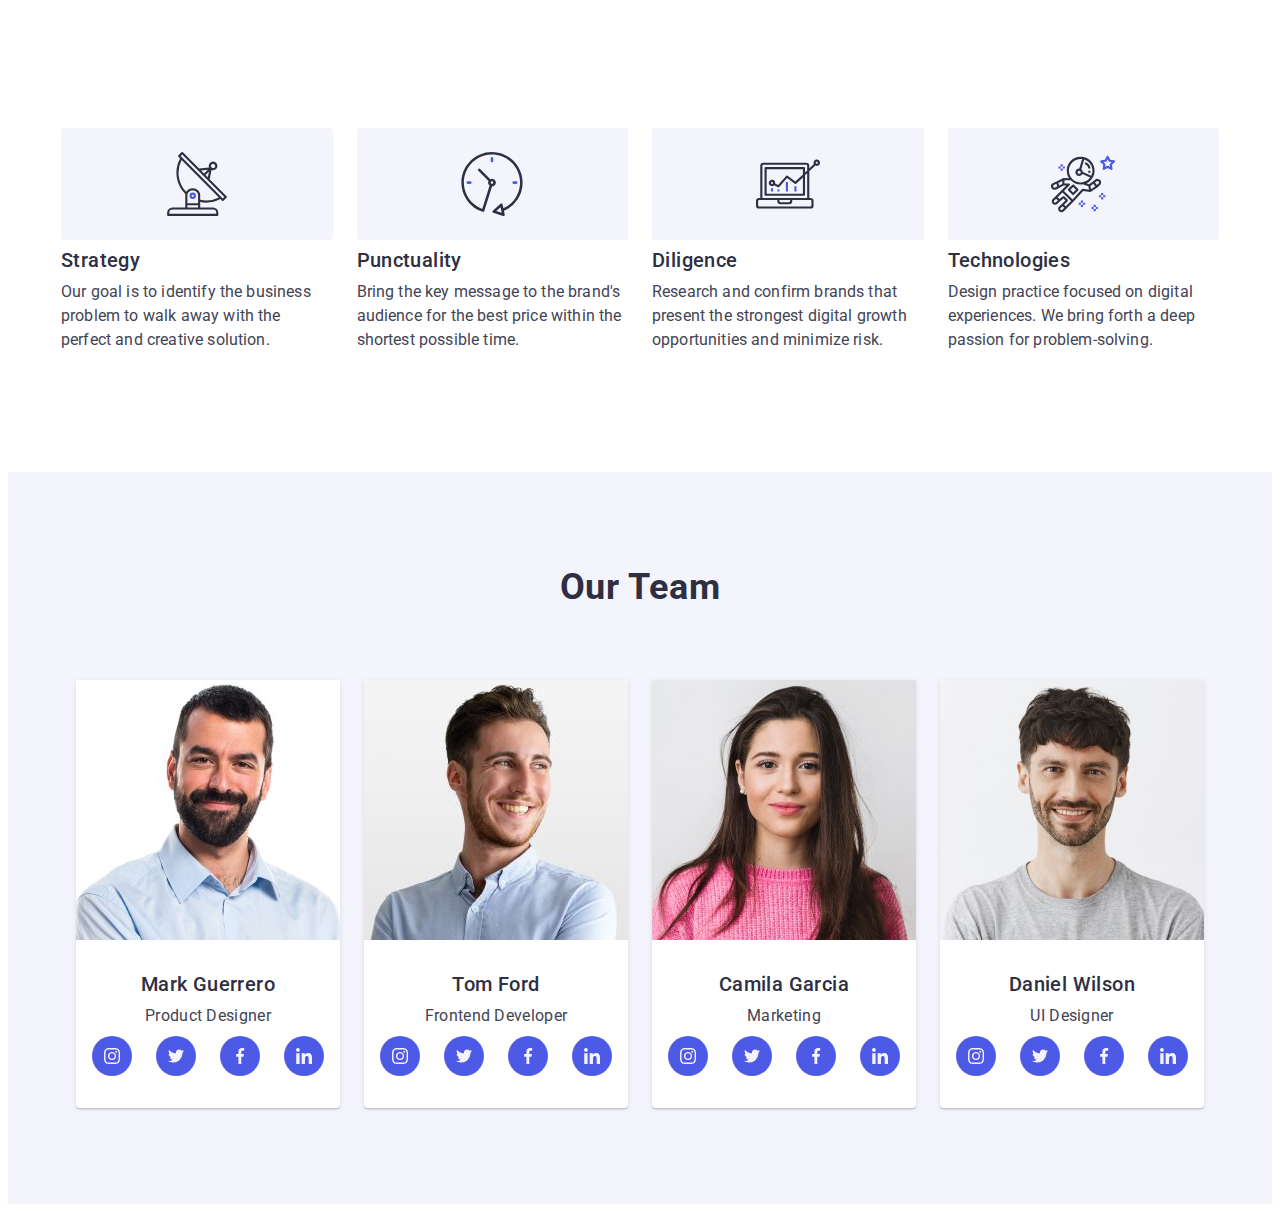
==== commit 214f26b6: "edit" ====
--- a/index.html
+++ b/index.html
@@ -21,7 +21,7 @@
     <link rel="stylesheet" href="./portfolio.html" />
   </head>
   <body>
-    <header class="header">
+    <!-- <header class="header">
       <div class="container header-container">
         <nav class="header-navigation list">
           <a class="logo link" href="./index.html"
@@ -56,16 +56,16 @@
           </ul>
         </address>
       </div>
-    </header>
+    </header> -->
     <main>
-      <section class="section-hero">
+      <!-- <section class="section-hero">
         <div class="container hero-container">
           <h1 class="hero-title">Effective Solutions for Your Business</h1>
           <button class="hero-button" data-modal-open type="button">
             <span>Order Service</span>
           </button>
         </div>
-      </section>
+      </section> -->
       <section class="section-advantages">
         <div class="container advantages-container">
           <h2 class="visually-hidden">Advantages</h2>
@@ -121,7 +121,7 @@
           </ul>
         </div>
       </section>
-      <section class="section-activity">
+      <!-- <section class="section-activity">
         <div class="container activity-container">
           <h2 class="activity-title">What Are We doing</h2>
           <ul class="activity-list list">
@@ -151,7 +151,7 @@
             </li>
           </ul>
         </div>
-      </section>
+      </section> -->
       <section class="section-team">
         <div class="container team-container">
           <h2 class="team-title">Our Team</h2>
@@ -327,7 +327,7 @@
           </ul>
         </div>
       </section>
-      <section class="section-customers">
+      <!-- <section class="section-customers">
         <div class="container customers-container">
           <h2 class="customers-title">Customers</h2>
           <ul class="customers-list list">
@@ -375,9 +375,9 @@
             </li>
           </ul>
         </div>
-      </section>
+      </section> -->
     </main>
-    <footer class="footer">
+    <!-- <footer class="footer">
       <div class="container footer-container">
         <div class="footer-text-box">
           <a class="logo footer-logo link" href="./index.html"
@@ -442,7 +442,7 @@
           </form>
         </div>
       </div>
-    </footer>
+    </footer> -->
     <div class="backdrop is-hidden" data-modal>
       <div class="modal">
         <button type="button" data-modal-close class="modal-close-btn">
--- a/css/style.css
+++ b/css/style.css
@@ -232,13 +232,20 @@
 /** Advantages **/
 
 .section-advantages {
-  padding-top: 120px;
-  padding-bottom: 120px;
+  /* padding-top: 120px;
+  padding-bottom: 120px; */
+  padding-top: 96px;
+  padding-bottom: 96px;
 }
 
 .advantages-menu {
-  display: flex;
-  gap: 24px;
+  /* padding-left: 16px;
+  padding-right: 16px; */
+  display: flex;
+  /* gap: 24px; */
+  gap: 72px;
+  flex-wrap: wrap;
+  width: 100%;
 }
 
 .advantages-block {
@@ -249,23 +256,34 @@
   justify-content: center;
   margin-bottom: 8px;
   align-items: center;
+  display: none;
 }
 
 .advantages-list-item {
-  width: calc((100% - 24px * 2) / 4);
+  width: 100%;
+  /* width: calc((100% - 24px * 2) / 4); */
+  display: flex;
+  flex-direction: column;
 }
 
 .advantages-title {
-  font-size: 20px;
-  font-weight: 500;
-  line-height: 1.2;
-  letter-spacing: var(--primary-letter-spacing);
+  /* font-size: 20px; */
+  font-size: 36px;
+  /* font-weight: 500; */
+  font-weight: 700;
+  font-style: normal;
+  line-height: 1.11;
+  letter-spacing: 0.02em;
   color: var(--primary-color);
   margin-bottom: 8px;
+  text-align: center;
+  text-transform: capitalize;
 }
 .advantages-text {
   font-size: 16px;
   line-height: 1.5;
+  font-style: normal;
+  font-weight: 500;
   letter-spacing: var(--primary-letter-spacing);
 }
 
@@ -298,13 +316,18 @@
 }
 
 .section-team {
-  padding-bottom: 120px;
-  padding-top: 120px;
+  /* padding-bottom: 120px;
+  padding-top: 120px; */
+  padding-bottom: 96px;
+  padding-top: 96px;
 }
 
 .team-list {
   display: flex;
-  gap: 24px;
+  gap: 72px;
+  flex-wrap: wrap;
+  justify-content: center;
+  align-items: center;
 }
 
 .team-title {
@@ -991,3 +1014,77 @@
 .footer-social-box {
   margin-right: 80px;
 }
+
+/** MEDIA ---> Section  **/
+
+@media screen and (min-width: 375px) {
+  .container {
+    max-width: 428px;
+  }
+}
+
+@media screen and (min-width: 768px) {
+  .container {
+    max-width: 736px;
+  }
+  .advantages-menu {
+    gap: 72px 24px;
+  }
+
+  .advantages-title {
+    text-align: start;
+  }
+
+  .advantages-list-item {
+    width: calc((100% - 24px) / 2);
+  }
+
+  .advantages-text {
+    letter-spacing: 0.01em;
+  }
+
+  .team-list {
+    flex-wrap: wrap;
+    gap: 64px 24px;
+  }
+
+  .team-list-item {
+    width: calc((100% - 24px) / 2);
+    width: min-content;
+  }
+}
+
+@media screen and (min-width: 1158px) {
+  .container {
+    max-width: 1158px;
+  }
+  .advantages-block {
+    display: flex;
+  }
+
+  .advantages-title {
+    font-size: 20px;
+    font-style: normal;
+    font-weight: 500;
+    line-height: 1.2;
+    letter-spacing: var(--primary-letter-spacing);
+  }
+
+  .advantages-text {
+    font-weight: 400;
+  }
+
+  .advantages-list-item {
+    width: calc((100% - 24px * 2) / 4);
+  }
+
+  .advantages-menu {
+    gap: 24px;
+    flex-wrap: nowrap;
+  }
+
+  .section-advantages {
+    padding-top: 120px;
+    padding-bottom: 120px;
+  }
+}
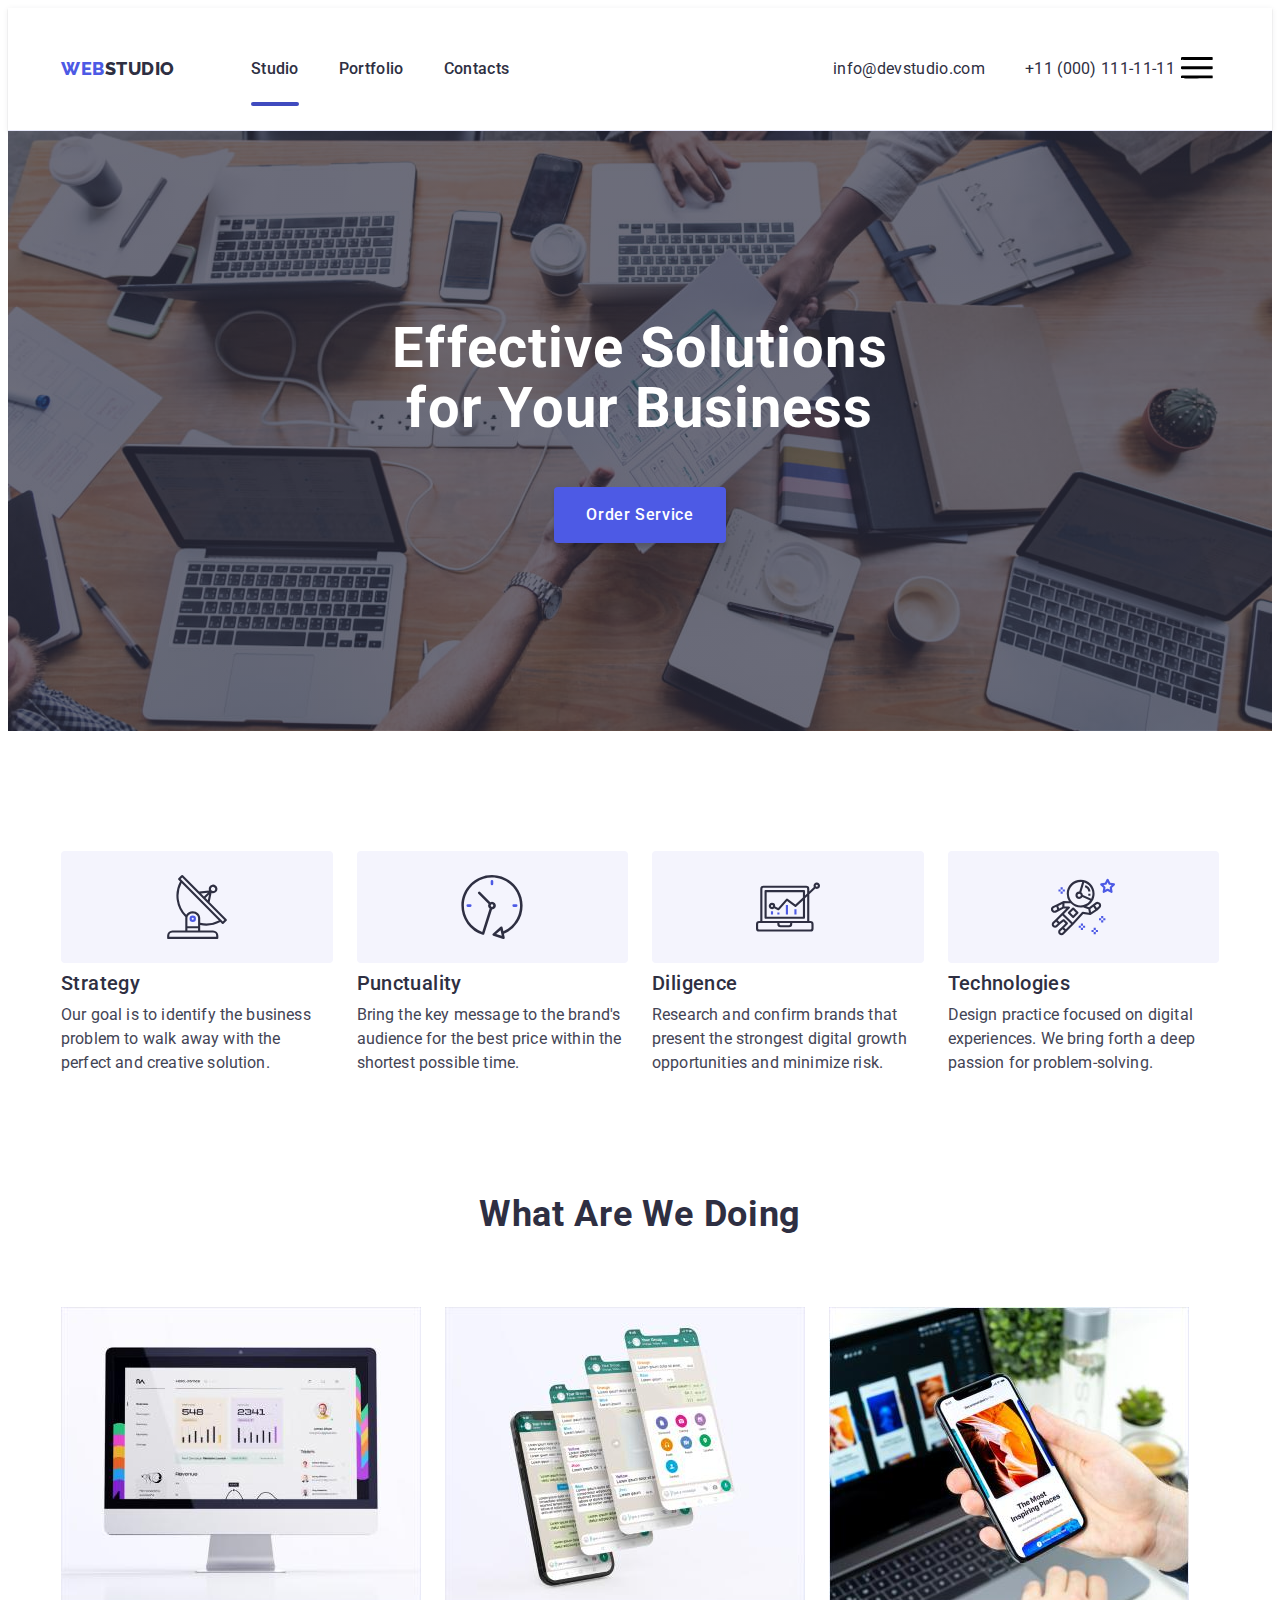
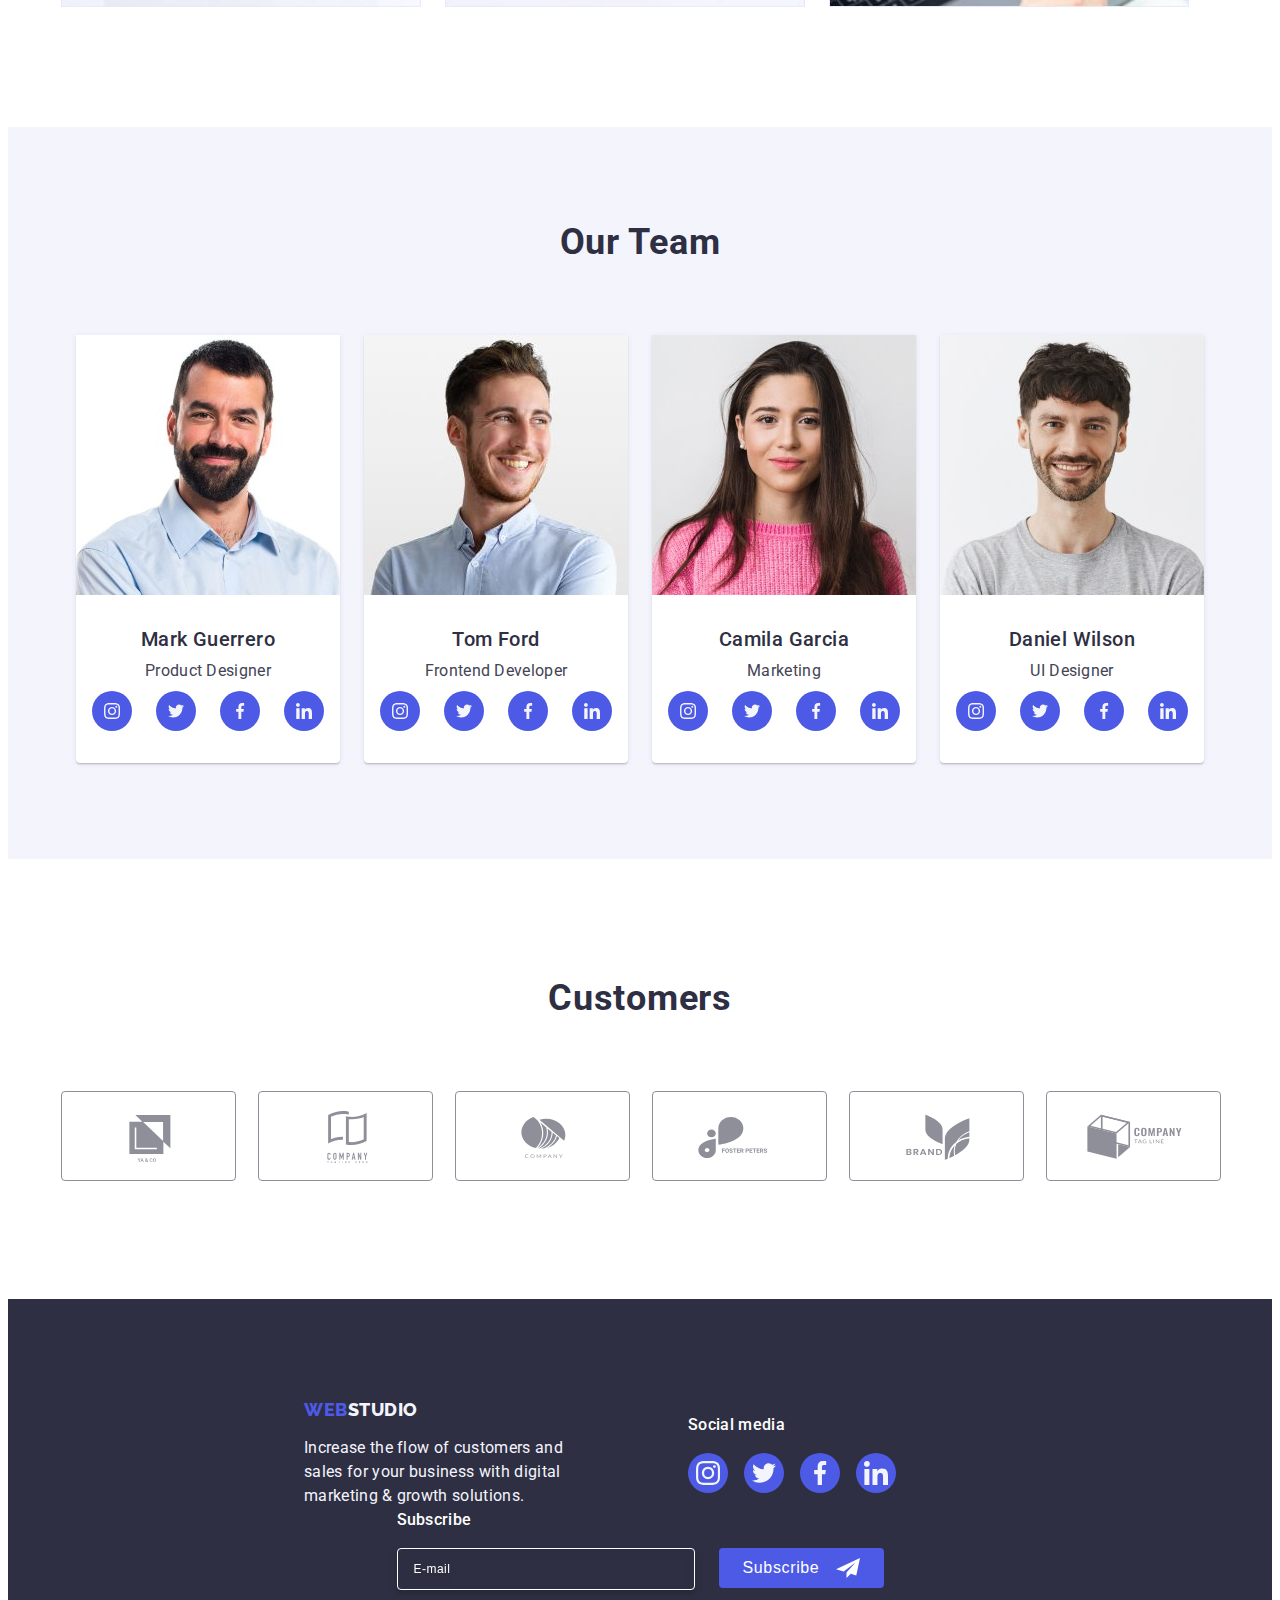
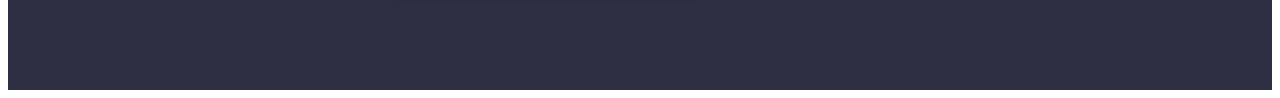
==== commit 6b825929: "upload 1" ====
--- a/index.html
+++ b/index.html
@@ -21,7 +21,7 @@
     <link rel="stylesheet" href="./portfolio.html" />
   </head>
   <body>
-    <!-- <header class="header">
+    <header class="header">
       <div class="container header-container">
         <nav class="header-navigation list">
           <a class="logo link" href="./index.html"
@@ -55,17 +55,25 @@
             </li>
           </ul>
         </address>
+        <button type="button" class="burger-btn">
+          <svg class="burger-icon" width="32" height="22">
+            <use href="./images/icons.svg#icon-hamburger"></use>
+          </svg>
+        </button>
       </div>
-    </header> -->
+    </header>
     <main>
-      <!-- <section class="section-hero">
+      <section class="section-hero">
         <div class="container hero-container">
-          <h1 class="hero-title">Effective Solutions for Your Business</h1>
+          <h1 class="hero-title">
+            Effective Solutions <br />
+            for Your Business
+          </h1>
           <button class="hero-button" data-modal-open type="button">
             <span>Order Service</span>
           </button>
         </div>
-      </section> -->
+      </section>
       <section class="section-advantages">
         <div class="container advantages-container">
           <h2 class="visually-hidden">Advantages</h2>
@@ -121,12 +129,13 @@
           </ul>
         </div>
       </section>
-      <!-- <section class="section-activity">
+      <section class="section-activity">
         <div class="container activity-container">
           <h2 class="activity-title">What Are We doing</h2>
           <ul class="activity-list list">
             <li class="activity-list-item">
               <img
+                srcset="./images/computer.jpg 1x, ./images/computer-2x.jpg 2x"
                 src="./images/computer.jpg"
                 alt="Computer"
                 width="360"
@@ -135,6 +144,7 @@
             </li>
             <li class="activity-list-item">
               <img
+                srcset="./images/messenger.jpg 1x, ./images/messenger-2x.jpg 2x"
                 src="./images/messenger.jpg"
                 alt="Messenger"
                 width="360"
@@ -143,6 +153,7 @@
             </li>
             <li class="activity-list-item">
               <img
+                srcset="./images/phone.jpg 1x, ./images/phone-2x.jpg 2x"
                 src="./images/phone.jpg"
                 alt="Iphone"
                 width="360"
@@ -151,13 +162,14 @@
             </li>
           </ul>
         </div>
-      </section> -->
+      </section>
       <section class="section-team">
         <div class="container team-container">
           <h2 class="team-title">Our Team</h2>
           <ul class="team-list list">
             <li class="team-list-item">
               <img
+                srcset="./images/mark.jpg 1x, ./images/mark-2x.jpg 2x"
                 src="./images/mark.jpg"
                 alt="Mark Guerrero"
                 width="264"
@@ -200,6 +212,7 @@
             </li>
             <li class="team-list-item">
               <img
+                srcset="./images/tom.jpg 1x, ./images/tom-2x.jpg 2x"
                 src="./images/tom.jpg"
                 alt="Tom Ford"
                 width="264"
@@ -242,6 +255,7 @@
             </li>
             <li class="team-list-item">
               <img
+                srcset="./images/camila.jpg 1x, ./images/camila-2x.jpg 2x"
                 src="./images/camila.jpg"
                 alt="Camila Garcia"
                 width="264"
@@ -284,6 +298,7 @@
             </li>
             <li class="team-list-item">
               <img
+                srcset="./images/daniel.jpg 1x, ./images/daniel-2x.jpg 2x"
                 src="./images/daniel.jpg"
                 alt="Daniel Wilson"
                 width="264"
@@ -327,7 +342,7 @@
           </ul>
         </div>
       </section>
-      <!-- <section class="section-customers">
+      <section class="section-customers">
         <div class="container customers-container">
           <h2 class="customers-title">Customers</h2>
           <ul class="customers-list list">
@@ -375,74 +390,78 @@
             </li>
           </ul>
         </div>
-      </section> -->
+      </section>
     </main>
-    <!-- <footer class="footer">
+    <footer class="footer">
       <div class="container footer-container">
-        <div class="footer-text-box">
-          <a class="logo footer-logo link" href="./index.html"
-            >Web<span class="logo-accent">Studio</span></a
-          >
-          <p class="footer-text">
-            Increase the flow of customers and sales for your business with
-            digital marketing & growth solutions.
-          </p>
-        </div>
-        <div class="footer-social-box">
-          <p class="social-box-text">Social media</p>
-          <ul class="social-list footer-social-list list">
-            <li class="social-item">
-              <a href="" class="social-link footer-social-link">
-                <svg class="social-icon" width="24" height="24">
-                  <use href="./images/icons.svg#icon-instagram"></use>
-                </svg>
-              </a>
-            </li>
-            <li class="social-item">
-              <a href="" class="social-link footer-social-link">
-                <svg class="social-icon" width="24" height="24">
-                  <use href="./images/icons.svg#icon-twitter"></use>
-                </svg>
-              </a>
-            </li>
-            <li class="social-item">
-              <a href="" class="social-link footer-social-link">
-                <svg class="social-icon" width="24" height="24">
-                  <use href="./images/icons.svg#icon-facebook"></use>
-                </svg>
-              </a>
-            </li>
-            <li class="social-item">
-              <a href="" class="social-link footer-social-link">
-                <svg class="social-icon" width="24" height="24">
-                  <use href="./images/icons.svg#icon-linkedin"></use>
-                </svg>
-              </a>
-            </li>
-          </ul>
-        </div>
-        <div class="footer-form-container">
-          <p class="footer-form-title">Subscribe</p>
-          <form class="footer-form">
-            <label for="footer-email" class="footer-form-text">
-              <input
-                type="email"
-                class="footer-input"
-                name="footer-email"
-                id="footer-email"
-                placeholder="E-mail"
-              />
-            </label>
-            <button type="submit" class="footer-form-btn">
-              Subscribe
-              <svg class="footer-form-icon" width="24" height="24">
-                <use href="./images/icons.svg#icon-telegram"></use>
-              </svg>
-            </button>
-          </form>
+        <div class="footer-list">
+          <div class="footer-wrap">
+            <div class="footer-text-box">
+              <a class="logo footer-logo link" href="./index.html"
+                >Web<span class="logo-accent">Studio</span></a
+              >
+              <p class="footer-text">
+                Increase the flow of customers and sales for your business with
+                digital marketing & growth solutions.
+              </p>
+            </div>
+            <div class="footer-social-box">
+              <p class="social-box-text">Social media</p>
+              <ul class="social-list footer-social-list list">
+                <li class="social-item">
+                  <a href="" class="social-link footer-social-link">
+                    <svg class="social-icon" width="24" height="24">
+                      <use href="./images/icons.svg#icon-instagram"></use>
+                    </svg>
+                  </a>
+                </li>
+                <li class="social-item">
+                  <a href="" class="social-link footer-social-link">
+                    <svg class="social-icon" width="24" height="24">
+                      <use href="./images/icons.svg#icon-twitter"></use>
+                    </svg>
+                  </a>
+                </li>
+                <li class="social-item">
+                  <a href="" class="social-link footer-social-link">
+                    <svg class="social-icon" width="24" height="24">
+                      <use href="./images/icons.svg#icon-facebook"></use>
+                    </svg>
+                  </a>
+                </li>
+                <li class="social-item">
+                  <a href="" class="social-link footer-social-link">
+                    <svg class="social-icon" width="24" height="24">
+                      <use href="./images/icons.svg#icon-linkedin"></use>
+                    </svg>
+                  </a>
+                </li>
+              </ul>
+            </div>
+            <div class="footer-form-container">
+              <p class="footer-form-title">Subscribe</p>
+              <form class="footer-form">
+                <label for="footer-email" class="footer-form-text">
+                  <input
+                    type="email"
+                    class="footer-input"
+                    name="footer-email"
+                    id="footer-email"
+                    placeholder="E-mail"
+                  />
+                </label>
+                <button type="submit" class="footer-form-btn">
+                  Subscribe
+                  <svg class="footer-form-icon" width="24" height="24">
+                    <use href="./images/icons.svg#icon-telegram"></use>
+                  </svg>
+                </button>
+              </form>
+            </div>
+          </div>
         </div>
       </div>
-    </footer> -->
+    </footer>
     <div class="backdrop is-hidden" data-modal>
       <div class="modal">
         <button type="button" data-modal-close class="modal-close-btn">
--- a/css/style.css
+++ b/css/style.css
@@ -36,8 +36,8 @@
   padding-left: 0px;
 }
 
-button {
-  outline: none;
+button:focus {
+  outline: 1px solid var(--cloud);
 }
 
 a:focus {
@@ -79,13 +79,12 @@
 
 /** Header **/
 
-.header-link {
-  padding: 24px 0;
-  transition: color 350ms linear;
-  position: relative;
-  color: var(--primary-color);
-  transition: color 250ms cubic-bezier(0.4, 0, 0.2, 1);
-  display: inline-block;
+.header-menu {
+  display: none;
+}
+
+.header-social {
+  display: none;
 }
 
 .underline {
@@ -110,30 +109,16 @@
     0px 1px 1px rgba(46, 47, 66, 0.16), 0px 1px 6px rgba(46, 47, 66, 0.08);
 }
 
-.header-menu {
-  align-items: center;
-  display: flex;
-  gap: 40px;
-}
-
-.header-navigation {
-  display: flex;
-  align-items: center;
+.burger-btn {
+  border: none;
+  background: transparent;
 }
 
 .header-container {
   display: flex;
-  align-items: center;
-}
-
-.header-social {
-  display: flex;
-  gap: 40px;
-}
-
-.header-address {
-  margin-left: auto;
-  font-style: normal;
+  flex-wrap: wrap;
+  justify-content: space-between;
+  padding: 25px 16px;
 }
 
 .logo {
@@ -150,42 +135,17 @@
 .logo-accent {
   color: var(--primary-color);
 }
-.header-list-item {
-  font-size: 16px;
-  font-weight: 500;
-  line-height: 1.5;
-  letter-spacing: var(--primary-letter-spacing);
-  color: var(--primary-color);
-  transition: color 250ms linear;
-}
-.address-list-item {
-  color: var(--primary-address-color);
-  font-size: 16px;
-  font-style: normal;
-  line-height: 1.5;
-  letter-spacing: var(--primary-letter-spacing);
-}
-.header-list-item > a:hover,
-.header-list-item > a:focus,
-.header-list-item > a:active {
-  color: var(--iris-color);
-}
-
-.address-list-item > a:hover,
-.address-list-item > a:focus,
-.address-list-item > a:active {
-  color: var(--iris-color);
-}
 
 /** Hero  **/
 
 .section-hero {
-  padding: 188px 0;
+  padding: 112px 0;
   background-image: linear-gradient(
       rgba(46, 47, 66, 0.7),
       rgba(46, 47, 66, 0.7)
     ),
-    url(../images/hero-background.jpg);
+    url(../images/bg-phone-1x.jpg);
+  background-color: black;
   background-repeat: no-repeat;
   background-position: center center;
   max-width: 1440px;
@@ -193,17 +153,31 @@
   background-size: cover;
 }
 
+@media (min-device-pixel-ratio: 2),
+  (min-resolution: 192dpi),
+  (min-resolution: 2dppx) {
+  .section-hero {
+    background-image: linear-gradient(
+        rgba(46, 47, 66, 0.7),
+        rgba(46, 47, 66, 0.7)
+      ),
+      url(../images/bg-phone-2x.jpg);
+  }
+}
+
 .hero-title {
   text-align: center;
-  font-size: 56px;
-  font-weight: 700;
-  line-height: 1.07;
-  letter-spacing: var(--primary-letter-spacing);
+  /* font-size: 56px; */
+  line-height: 1.11;
   color: var(--primary-white-color);
   max-width: 496px;
   margin-left: auto;
   margin-right: auto;
-  margin-bottom: 48px;
+  margin-bottom: 72px;
+  font-size: 32px;
+  font-style: normal;
+  font-weight: 700;
+  letter-spacing: 0.02em;
 }
 .hero-button {
   background-color: var(--primary-accent-color);
@@ -291,6 +265,7 @@
 
 .section-activity {
   padding-bottom: 120px;
+  display: none;
 }
 
 .activity-list {
@@ -340,6 +315,7 @@
   color: #2e2f42;
   margin-bottom: 72px;
 }
+
 .section-team {
   background-color: #f4f4fd;
 }
@@ -400,12 +376,14 @@
   fill: var(--cloud);
 }
 
-/** Company Logo's **/
+/** Customers **/
 
 .section-customers {
   background-color: #fff;
-  padding-top: 120px;
-  padding-bottom: 120px;
+  /* padding-top: 120px;
+  padding-bottom: 120px; */
+  padding-top: 96px;
+  padding-bottom: 96px;
 }
 
 .customers-list-item:hover,
@@ -417,7 +395,8 @@
 .customers-list-item {
   transition: transform 200ms linear;
   height: 88px;
-  width: 100%;
+  /* width: 100%; */
+  width: calc((100% - 55px) / 1);
   outline: none;
 }
 
@@ -461,10 +440,27 @@
 
 .customers-list {
   display: flex;
-  gap: 24px;
+  flex-wrap: wrap;
+  gap: 55px;
+  justify-content: center;
 }
 
 /** Footer **/
+
+.footer-wrap {
+  display: flex;
+  flex-wrap: wrap;
+  align-items: center;
+  justify-content: center;
+  gap: 72px;
+}
+
+.footer-list {
+  display: flex;
+  flex-wrap: wrap;
+  justify-content: center;
+  gap: 72px;
+}
 
 .footer-logo {
   margin-right: 0px;
@@ -487,6 +483,7 @@
   letter-spacing: 0.02em;
   color: #f4f4fd;
   max-width: 264px;
+  text-align: start;
 }
 
 .footer .logo .logo-accent {
@@ -505,11 +502,13 @@
   font-weight: 500;
   line-height: 1.5em;
   letter-spacing: 0.02em;
+  text-align: center;
   color: var(--primary-white-color);
 }
 
 .footer-text-box {
-  margin-right: 120px;
+  /* margin-right: 120px; */
+  text-align: center;
 }
 
 .social-list.footer-social-list {
@@ -557,6 +556,7 @@
     background-color 250ms cubic-bezier(0.4, 0, 0.2, 1),
     border-color 250ms cubic-bezier(0.4, 0, 0.2, 1),
     box-shadow 250ms cubic-bezier(0.4, 0, 0.2, 1);
+  border-radius: 4px;
 }
 
 .card-link:hover,
@@ -570,7 +570,8 @@
   display: flex;
   justify-content: center;
   gap: 24px;
-  margin-bottom: 72px;
+  margin-bottom: 48px;
+  flex-wrap: wrap;
 }
 
 /** Cards **/
@@ -938,7 +939,8 @@
 }
 
 .footer-input {
-  width: 264px;
+  /* width: 264px; */
+  width: 100%;
   height: 40px;
   background-color: transparent;
   outline: transparent;
@@ -959,6 +961,14 @@
   color: var(--white, #fff);
 }
 
+.footer-form-text {
+  width: 100%;
+}
+
+.footer-form-container {
+  width: 100%;
+}
+
 .footer-form-title {
   color: var(--primary-white-color);
   font-size: 16px;
@@ -967,12 +977,13 @@
   line-height: 1.5;
   margin-bottom: 16px;
   letter-spacing: var(--primary-letter-spacing);
+  text-align: center;
 }
 
 .footer-form-btn {
   display: inline-flex;
   padding: 8px 24px;
-  justify-content: center;
+  justify-content: space-between;
   align-items: center;
   min-width: 165px;
   height: 40px;
@@ -996,7 +1007,7 @@
 
 .footer-form-icon {
   fill: var(--primary-white-color);
-  margin-left: 16px;
+  /* margin-left: 16px; */
 }
 
 .footer-field {
@@ -1006,13 +1017,14 @@
 
 .footer-form {
   display: flex;
-  flex-direction: row;
-  align-items: flex-end;
-  gap: 24px;
+  flex-wrap: wrap;
+  align-items: flex-start;
+  gap: 16px;
+  justify-content: center;
 }
 
 .footer-social-box {
-  margin-right: 80px;
+  /* margin-right: 80px; */
 }
 
 /** MEDIA ---> Section  **/
@@ -1021,9 +1033,81 @@
   .container {
     max-width: 428px;
   }
+
+  .customers-list-item {
+    width: calc((100% - 24px) / 2);
+  }
+
+  .customers-list {
+    gap: 72px 16px;
+  }
+
+  .hero-title {
+    font-size: 36px;
+  }
 }
 
 @media screen and (min-width: 768px) {
+  .header-menu {
+    align-items: center;
+    display: flex;
+    gap: 40px;
+  }
+
+  .header-link {
+    padding: 24px 0;
+    transition: color 350ms linear;
+    position: relative;
+    color: var(--primary-color);
+    transition: color 250ms cubic-bezier(0.4, 0, 0.2, 1);
+    display: inline-block;
+  }
+
+  .header-navigation {
+    display: flex;
+    align-items: center;
+  }
+
+  .header-container {
+    display: flex;
+    align-items: center;
+  }
+
+  .header-social {
+    display: flex;
+    gap: 40px;
+  }
+
+  .header-address {
+    margin-left: auto;
+    font-style: normal;
+  }
+  .header-list-item {
+    font-size: 16px;
+    font-weight: 500;
+    line-height: 1.5;
+    letter-spacing: var(--primary-letter-spacing);
+    color: var(--primary-color);
+    transition: color 250ms linear;
+  }
+  .address-list-item {
+    color: var(--primary-address-color);
+    font-size: 16px;
+    font-style: normal;
+    line-height: 1.5;
+    letter-spacing: var(--primary-letter-spacing);
+  }
+  .header-list-item > a:hover,
+  .header-list-item > a:focus,
+  .header-list-item > a:active {
+    color: var(--iris-color);
+  }
+
+  .address-list-item > a:hover,
+  .address-list-item > a:focus,
+  .address-list-item > a:active {
+    color: var(--iris-color);
+  }
   .container {
     max-width: 736px;
   }
@@ -1052,6 +1136,86 @@
     width: calc((100% - 24px) / 2);
     width: min-content;
   }
+
+  .customers-list {
+    gap: 72px 24px;
+  }
+
+  .customers-list-item {
+    width: calc((100% - 24px) / 4);
+  }
+
+  .footer-text-box {
+    text-align: start;
+  }
+
+  .social-box-text {
+    text-align: start;
+  }
+
+  .footer-list {
+    gap: 72px 24px;
+  }
+
+  .footer-container {
+    justify-content: center;
+  }
+
+  .footer-wrap {
+    display: flex;
+    flex-wrap: wrap;
+    gap: 72px 24px;
+    width: auto;
+    max-width: 546px;
+    justify-content: flex-start;
+  }
+
+  .footer-form-title {
+    text-align: start;
+  }
+
+  .footer-input {
+    width: 264px;
+  }
+
+  .footer-form {
+    flex-wrap: nowrap;
+    gap: 24px;
+  }
+
+  .footer-form-text {
+    width: auto;
+  }
+
+  .footer-form-container {
+    width: auto;
+  }
+
+  .hero-title {
+    font-size: 56px;
+    line-height: 1.07;
+    margin-bottom: 36px;
+  }
+
+  .section-hero {
+    background-image: linear-gradient(
+        rgba(46, 47, 66, 0.7),
+        rgba(46, 47, 66, 0.7)
+      ),
+      url(../images/bg-tab-1x.jpg);
+  }
+
+  @media (min-device-pixel-ratio: 2),
+    (min-resolution: 192dpi),
+    (min-resolution: 2dppx) {
+    .section-hero {
+      background-image: linear-gradient(
+          rgba(46, 47, 66, 0.7),
+          rgba(46, 47, 66, 0.7)
+        ),
+        url(../images/bg-tab-2x.jpg);
+    }
+  }
 }
 
 @media screen and (min-width: 1158px) {
@@ -1062,6 +1226,28 @@
     display: flex;
   }
 
+  .footer-list {
+    gap: 80px;
+  }
+
+  .footer-container {
+    justify-content: center;
+  }
+
+  .footer-text-box {
+    margin-right: 120px;
+  }
+
+  .footer-social-box {
+    margin-right: 80px;
+  }
+
+  .footer-wrap {
+    gap: 0px;
+    width: auto;
+    max-width: max-content;
+    justify-content: inherit;
+  }
   .advantages-title {
     font-size: 20px;
     font-style: normal;
@@ -1087,4 +1273,50 @@
     padding-top: 120px;
     padding-bottom: 120px;
   }
-}
+
+  .customers-list-item {
+    width: calc((100% - 120px) / 6);
+  }
+
+  .customers-list {
+    gap: 24px;
+  }
+
+  .section-customers {
+    padding-top: 120px;
+    padding-bottom: 120px;
+  }
+
+  .section-activity {
+    display: flex;
+  }
+
+  .hero-title {
+    margin-bottom: 48px;
+  }
+
+  .section-hero {
+    background-image: linear-gradient(
+        rgba(46, 47, 66, 0.7),
+        rgba(46, 47, 66, 0.7)
+      ),
+      url(../images/hero-background.jpg);
+    padding: 188px 0px;
+  }
+  @media (min-device-pixel-ratio: 2),
+    (min-resolution: 192dpi),
+    (min-resolution: 2dppx) {
+    .section-hero {
+      background-image: linear-gradient(
+          rgba(46, 47, 66, 0.7),
+          rgba(46, 47, 66, 0.7)
+        ),
+        url(../images/hero-background-2x.jpg);
+    }
+  }
+}
+
+@media (min-device-pixel-ratio: 2),
+  (min-resolution: 192dpi),
+  (min-resolution: 2dppx) {
+}
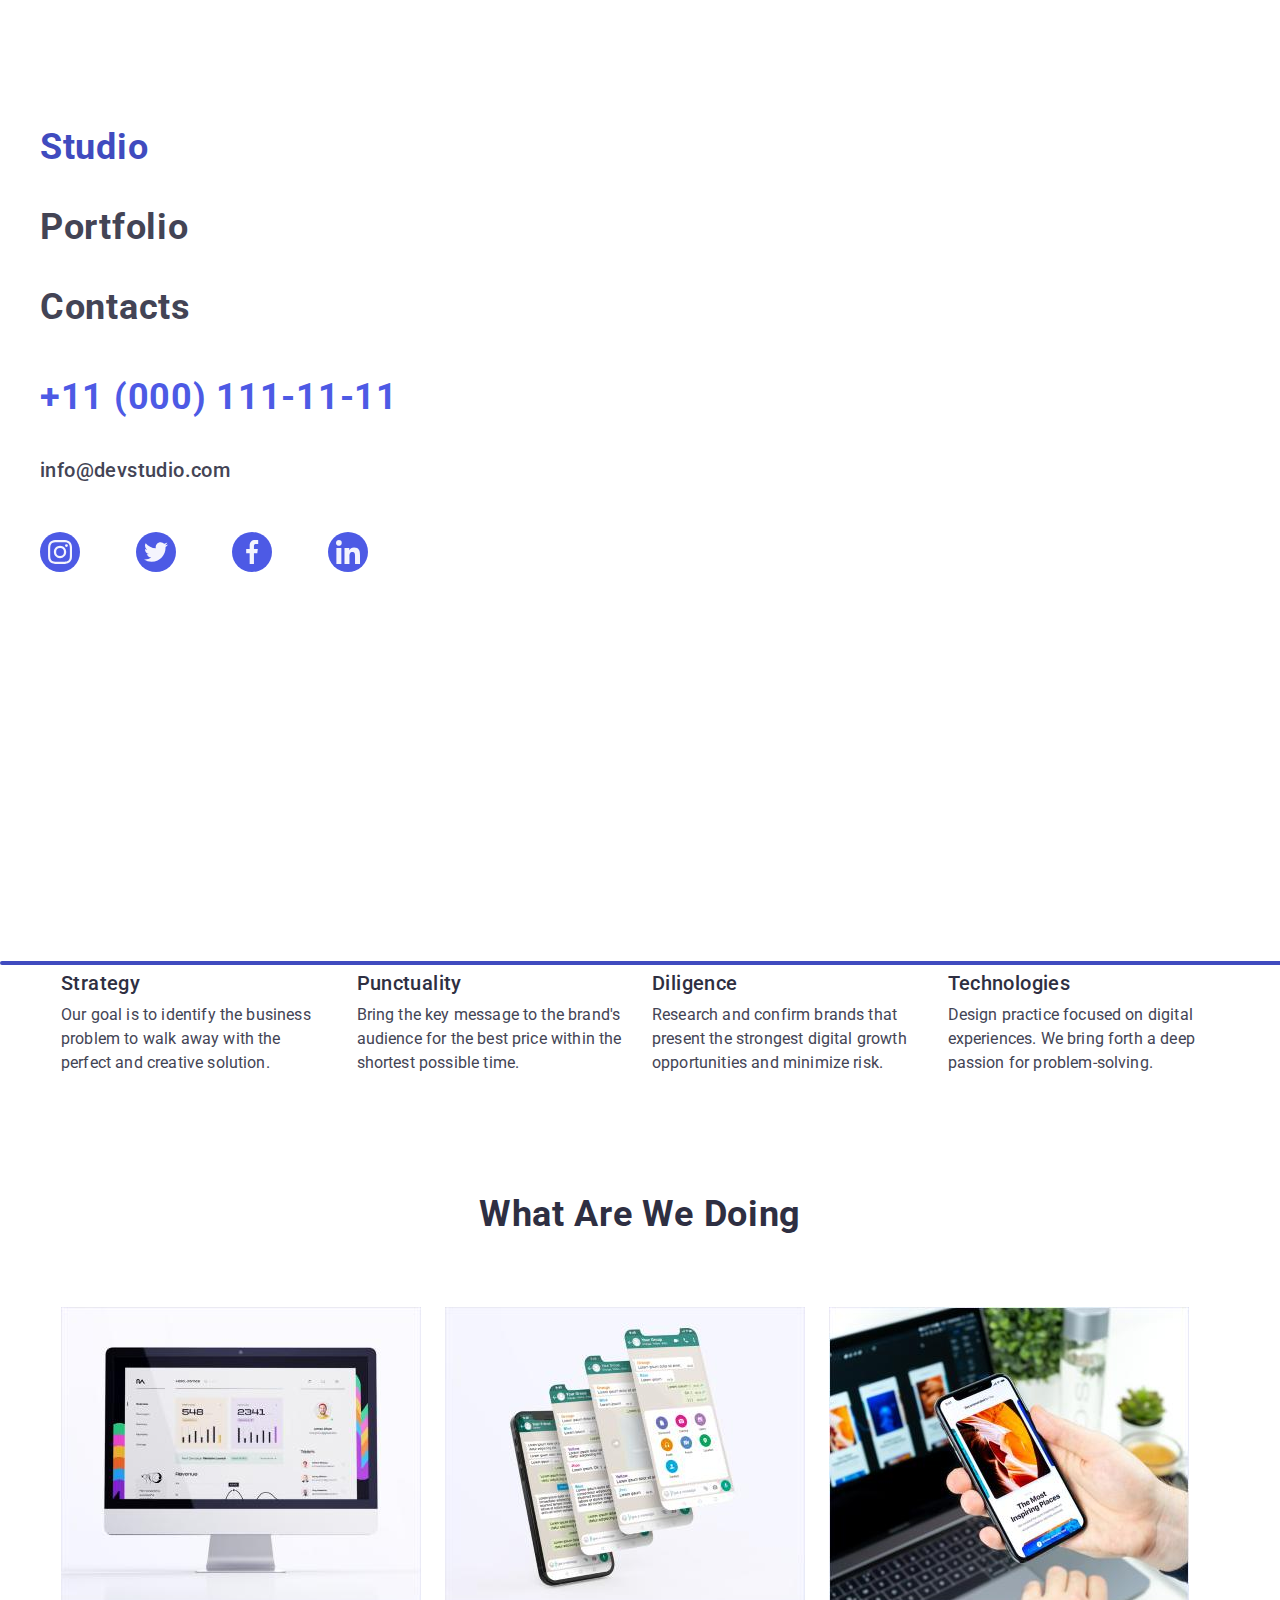
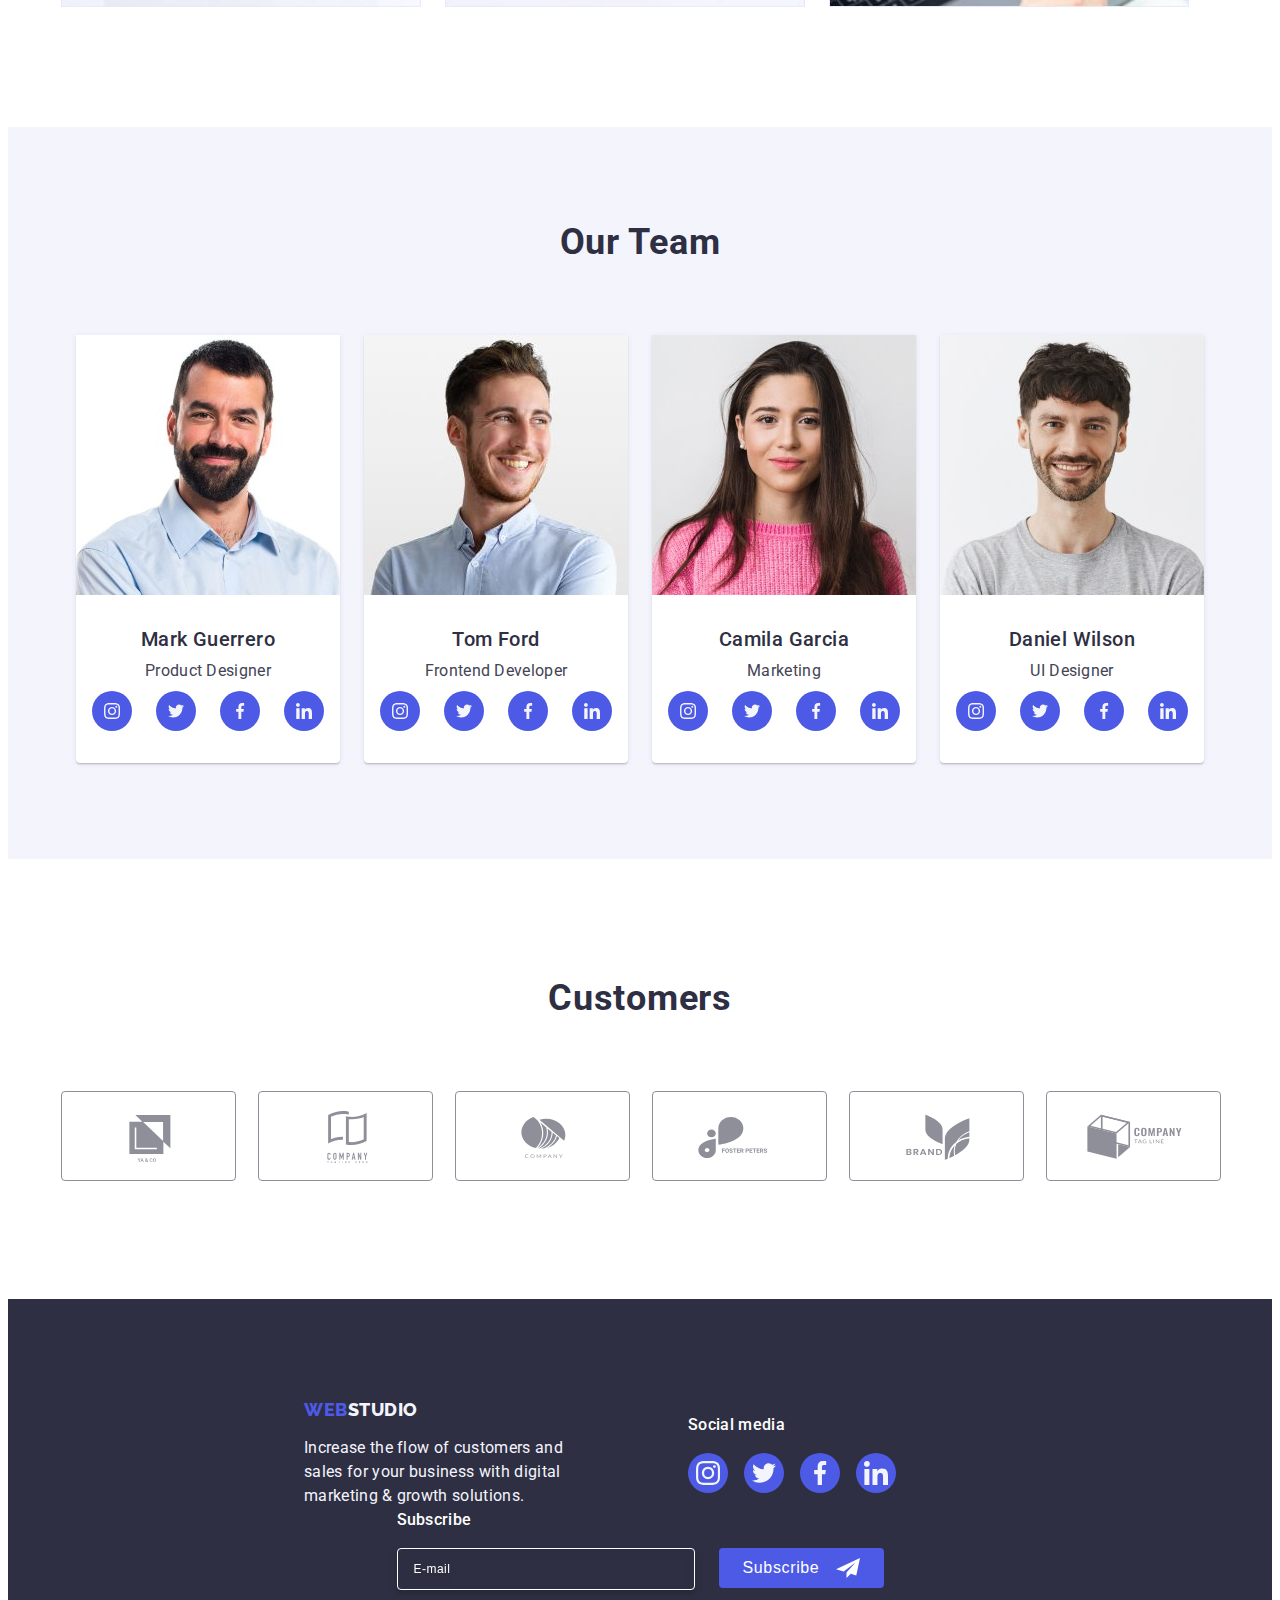
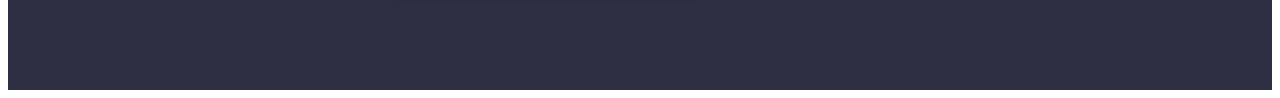
==== commit b422577b: "upload 2" ====
--- a/index.html
+++ b/index.html
@@ -60,6 +60,68 @@
             <use href="./images/icons.svg#icon-hamburger"></use>
           </svg>
         </button>
+        <div class="mob-menu">
+          <button type="button" data-modal-close class="mob-close-btn">
+            <svg class="mob-icon" width="8" height="8">
+              <use href="./images/icons.svg#icon-close"></use>
+            </svg>
+          </button>
+          <ul class="mob-burger-menu list">
+            <li class="mob-list-item">
+              <a class="mob-link link underline" href="./index.html">Studio</a>
+            </li>
+            <li class="mob-list-item">
+              <a class="mob-link link" href="./portfolio.html">Portfolio</a>
+            </li>
+            <li class="mob-list-item">
+              <a class="mob-link link" href="">Contacts</a>
+            </li>
+          </ul>
+          <address class="mob-address">
+          <ul class="mob-social list">
+            <li class="address-list-item">
+              <a class="mob-address-accent link" href="mailto:info@devstudio.com"
+                >+11 (000) 111-11-11</a
+              >
+            </li>
+            <li class="address-list-item">
+              <a class="mob-address-link link" href="tel:+110001111111"
+                >info@devstudio.com</a
+              >
+            </li>
+          </ul>
+        </address>
+          <ul class="mob-social-list list">
+            <li class="mob-social-item">
+              <a href="" class="mob-social-link">
+                <svg class="social-icon" width="24" height="24">
+                  <use href="./images/icons.svg#icon-instagram"></use>
+                </svg>
+              </a>
+            </li>
+            <li class="mob-social-item">
+              <a href="" class="mob-social-link">
+                <svg class="social-icon" width="24" height="24">
+                  <use href="./images/icons.svg#icon-twitter"></use>
+                </svg>
+              </a>
+            </li>
+            <li class="mob-social-item">
+              <a href="" class="mob-social-link">
+                <svg class="social-icon" width="24" height="24">
+                  <use href="./images/icons.svg#icon-facebook"></use>
+                </svg>
+              </a>
+            </li>
+            <li class="mob-social-item">
+              <a href="" class="mob-social-link">
+                <svg class="social-icon" width="24" height="24">
+                  <use href="./images/icons.svg#icon-linkedin"></use>
+                </svg>
+              </a>
+            </li>
+          </ul>
+        </div>
       </div>
     </header>
     <main>
--- a/css/style.css
+++ b/css/style.css
@@ -81,6 +81,116 @@
 
 .header-menu {
   display: none;
+}
+
+.mob-menu {
+  background-color: var(--primary-white-color);
+  position: fixed;
+  top: 0;
+  left: 0;
+  width: 100vw;
+  height: 100vh;
+  z-index: 2;
+  padding: 24px 24px 40px 40px;
+}
+.mob-close-btn {
+  display: block;
+  margin-left: auto;
+  background-color: transparent;
+  border: 1px solid var(--lightslate);
+  border-radius: 50%;
+  width: 24px;
+  height: 24px;
+  cursor: pointer;
+  display: flex;
+  justify-content: center;
+  align-items: center;
+  padding: 0;
+  transition: background-color 250ms cubic-bezier(0.4, 0, 0.2, 1),
+    border 250ms cubic-bezier(0.4, 0, 0.2, 1);
+  outline: none;
+  margin-bottom: 80px;
+}
+
+.mob-close-btn:hover,
+.mob-close-btn:focus {
+  background-color: var(--iris-color);
+  border: none;
+  fill: #ffffff;
+}
+
+.mob-icon {
+  transition: fill 250ms cubic-bezier(0.4, 0, 0.2, 1);
+}
+.mob-burger-menu {
+  display: flex;
+  flex-direction: column;
+  gap: 40px;
+  margin-bottom: 50px;
+}
+.mob-list-item {
+}
+.mob-link {
+  font-size: 36px;
+  font-style: normal;
+  font-weight: 700;
+  line-height: 1.11; /* 111.111% */
+  letter-spacing: var(--primary-letter-spacing);
+  text-transform: capitalize;
+}
+.mob-social-list {
+  display: flex;
+  gap: 56px;
+}
+
+.mob-address-link {
+  font-size: 20px;
+  font-style: normal;
+  font-weight: 500;
+  line-height: 1.2;
+  letter-spacing: var(--primary-letter-spacing);
+}
+
+.mob-address-accent {
+  font-size: 36px;
+  font-style: normal;
+  font-weight: 700;
+  line-height: 1.11;
+  letter-spacing: var(--primary-letter-spacing);
+  text-transform: capitalize;
+  color: var(--iris-accent-color);
+}
+
+.mob-social {
+  display: flex;
+  flex-direction: column;
+  gap: 40px;
+  margin-bottom: 48px;
+}
+
+.mob-social-item {
+}
+.mob-social-link {
+  background-color: var(--iris-accent-color);
+  border-radius: 50%;
+  width: 40px;
+  height: 40px;
+  display: flex;
+  align-items: center;
+  justify-content: center;
+  transition: background-color 250ms cubic-bezier(0.4, 0, 0.2, 1);
+}
+
+.mob-social-link:hover {
+  background-color: var(--iris-color);
+}
+
+.mob-social-link:focus {
+  background-color: var(--iris-color);
+}
+
+.burger-icon {
+  fill: var(--primary-color);
 }
 
 .header-social {
@@ -1054,6 +1164,15 @@
     gap: 40px;
   }
 
+  .burger-btn {
+    display: none;
+  }
+
+  .header-container {
+    display: flex;
+    flex-wrap: nowrap;
+  }
+
   .header-link {
     padding: 24px 0;
     transition: color 350ms linear;
@@ -1219,6 +1338,10 @@
 }
 
 @media screen and (min-width: 1158px) {
+  .burger-btn {
+    display: none;
+  }
+
   .container {
     max-width: 1158px;
   }
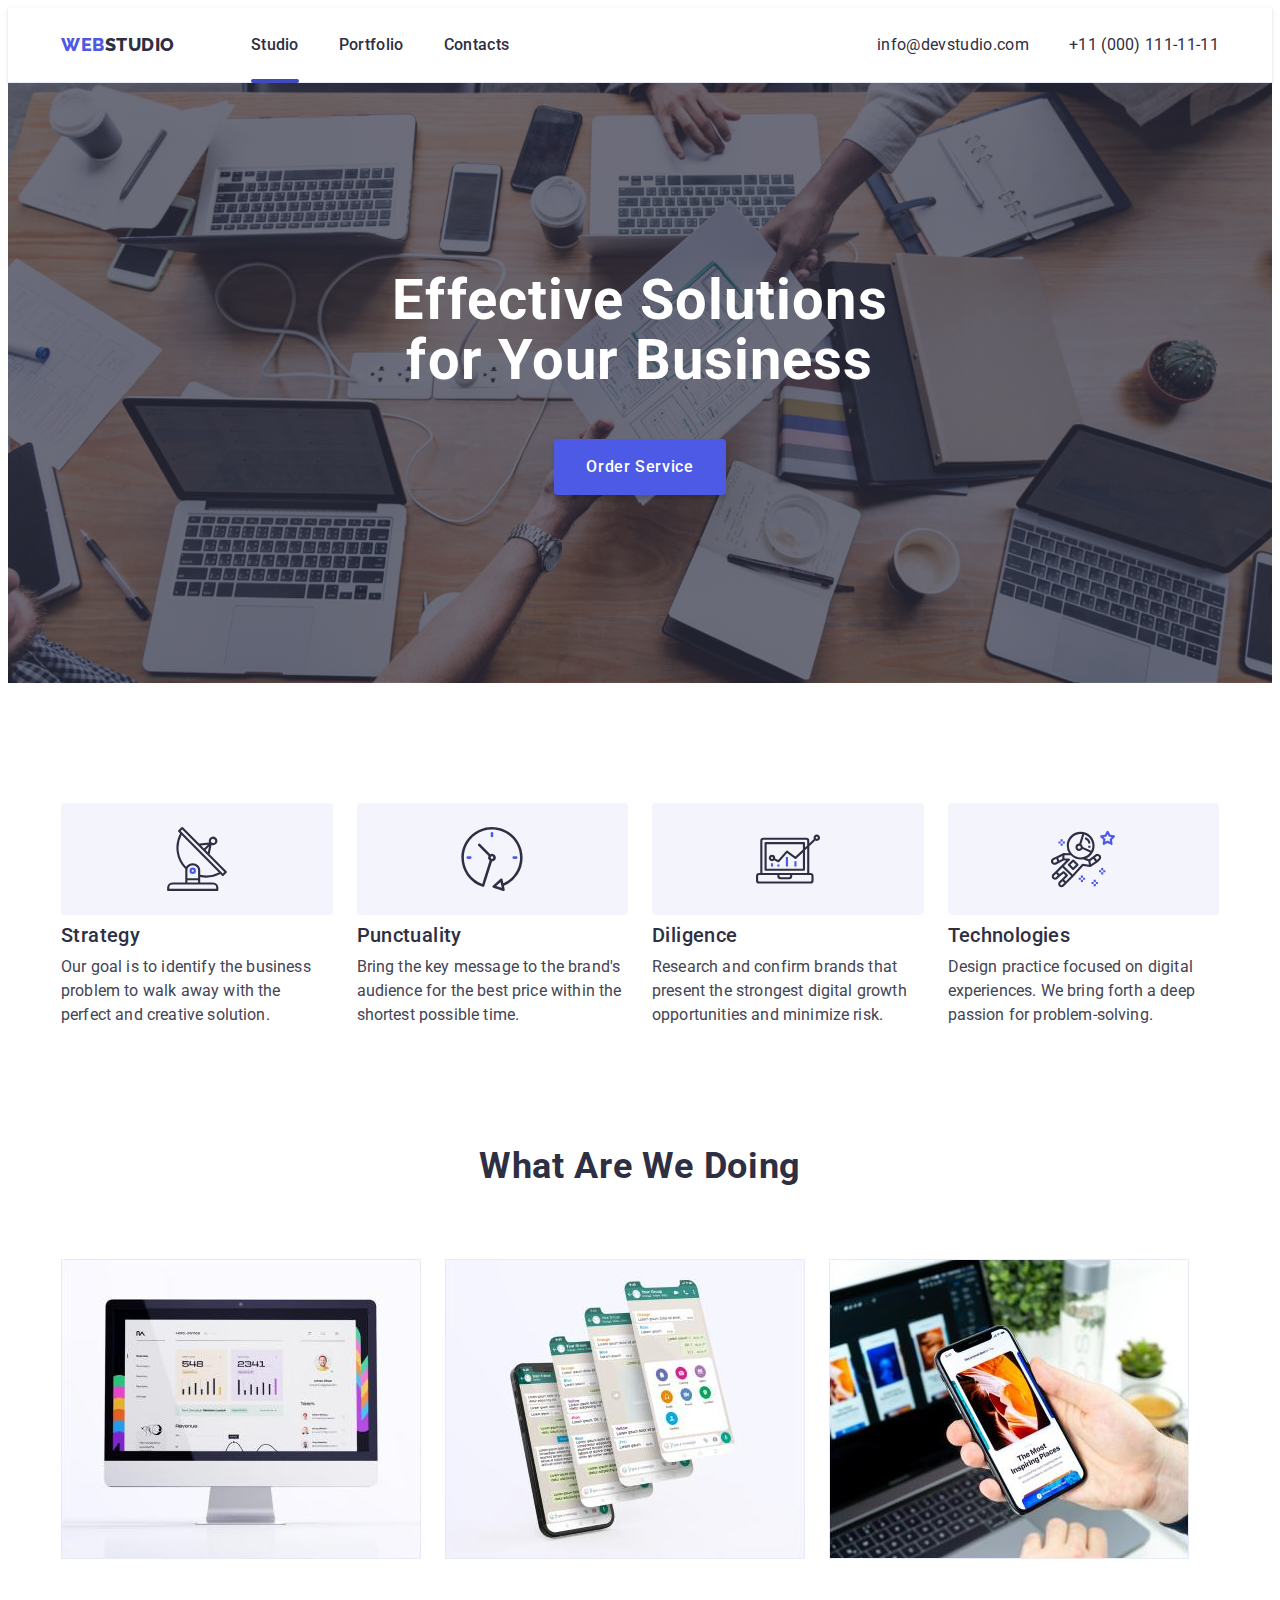
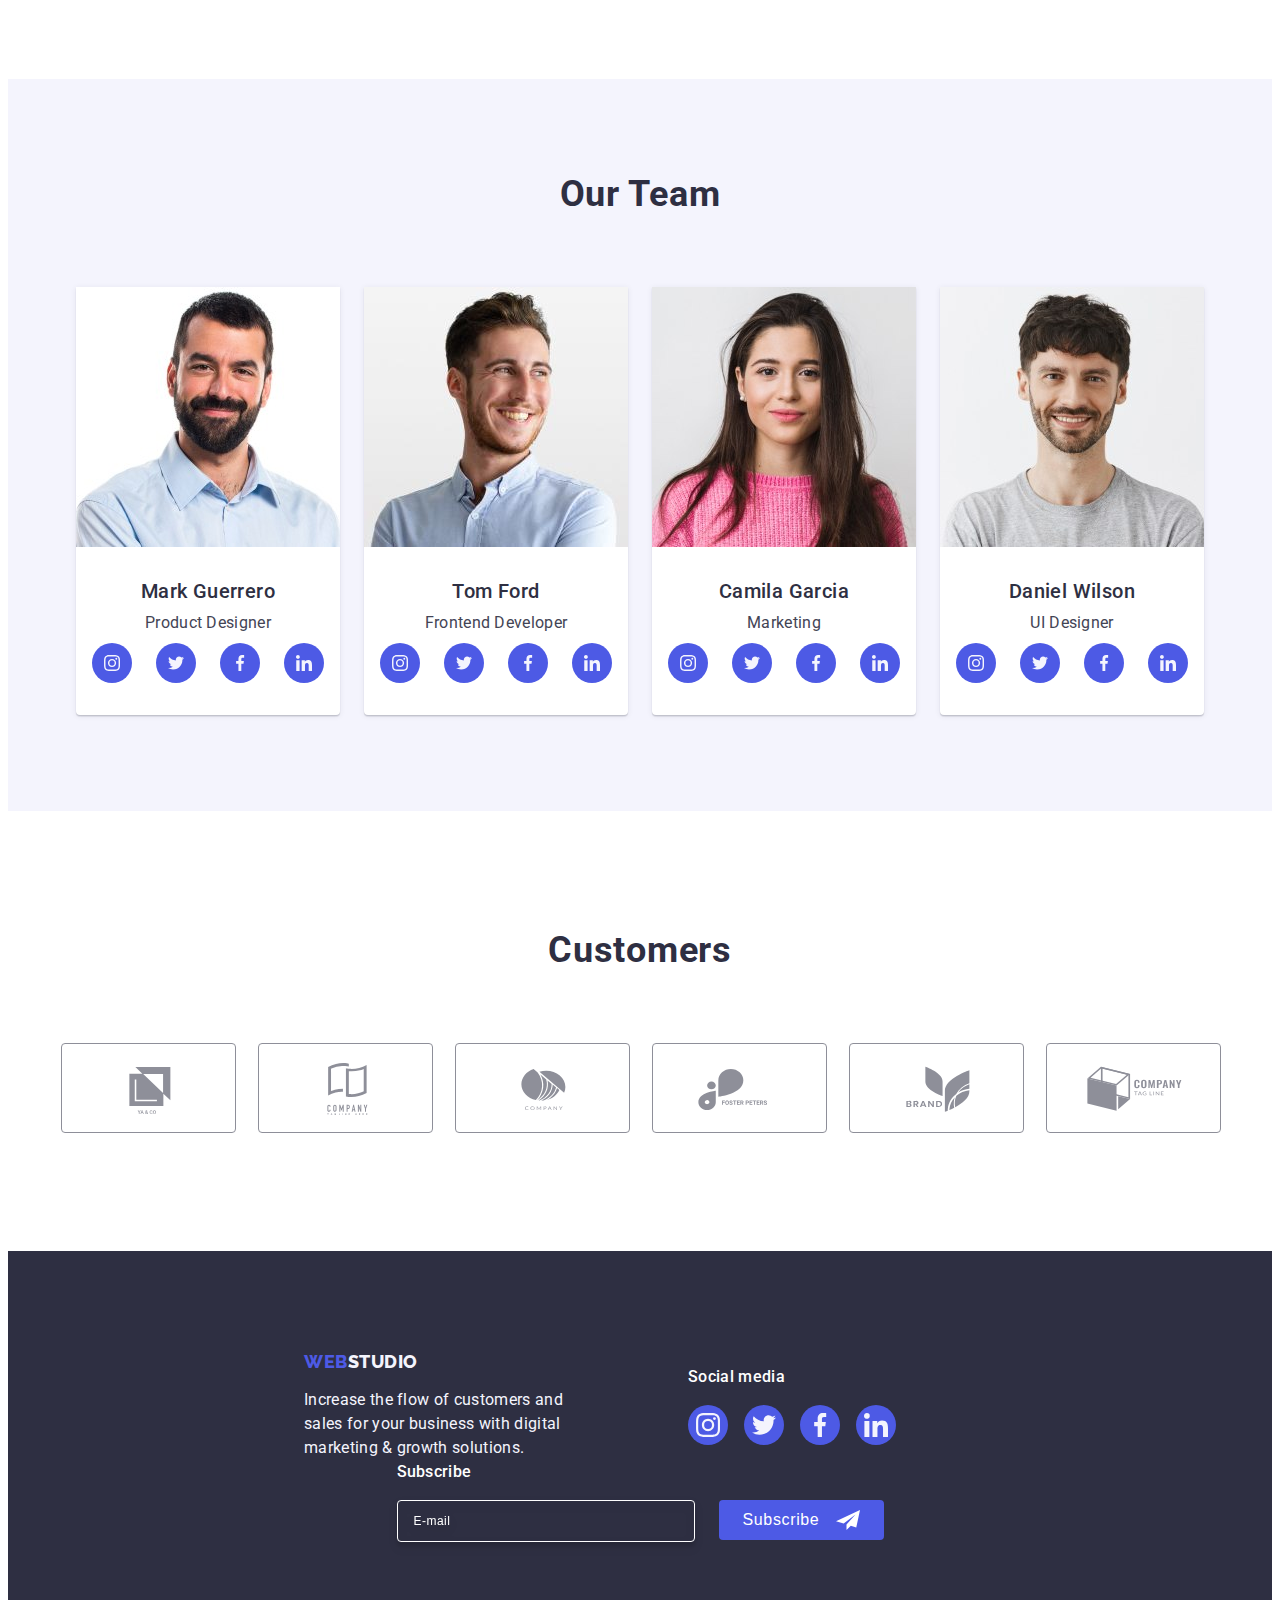
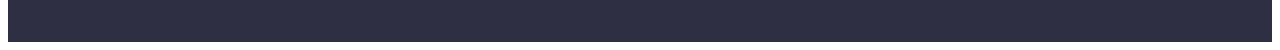
==== commit 694b6203: "update" ====
--- a/index.html
+++ b/index.html
@@ -55,72 +55,80 @@
             </li>
           </ul>
         </address>
-        <button type="button" class="burger-btn">
+        <button type="button" data-menu-open class="burger-btn">
           <svg class="burger-icon" width="32" height="22">
             <use href="./images/icons.svg#icon-hamburger"></use>
           </svg>
         </button>
-        <div class="mob-menu">
-          <button type="button" data-modal-close class="mob-close-btn">
-            <svg class="mob-icon" width="8" height="8">
-              <use href="./images/icons.svg#icon-close"></use>
-            </svg>
-          </button>
-          <ul class="mob-burger-menu list">
-            <li class="mob-list-item">
-              <a class="mob-link link underline" href="./index.html">Studio</a>
-            </li>
-            <li class="mob-list-item">
-              <a class="mob-link link" href="./portfolio.html">Portfolio</a>
-            </li>
-            <li class="mob-list-item">
-              <a class="mob-link link" href="">Contacts</a>
-            </li>
-          </ul>
-          <address class="mob-address">
-          <ul class="mob-social list">
-            <li class="address-list-item">
-              <a class="mob-address-accent link" href="mailto:info@devstudio.com"
-                >+11 (000) 111-11-11</a
-              >
-            </li>
-            <li class="address-list-item">
-              <a class="mob-address-link link" href="tel:+110001111111"
-                >info@devstudio.com</a
-              >
-            </li>
-          </ul>
-        </address>
-          <ul class="mob-social-list list">
-            <li class="mob-social-item">
-              <a href="" class="mob-social-link">
-                <svg class="social-icon" width="24" height="24">
-                  <use href="./images/icons.svg#icon-instagram"></use>
-                </svg>
-              </a>
-            </li>
-            <li class="mob-social-item">
-              <a href="" class="mob-social-link">
-                <svg class="social-icon" width="24" height="24">
-                  <use href="./images/icons.svg#icon-twitter"></use>
-                </svg>
-              </a>
-            </li>
-            <li class="mob-social-item">
-              <a href="" class="mob-social-link">
-                <svg class="social-icon" width="24" height="24">
-                  <use href="./images/icons.svg#icon-facebook"></use>
-                </svg>
-              </a>
-            </li>
-            <li class="mob-social-item">
-              <a href="" class="mob-social-link">
-                <svg class="social-icon" width="24" height="24">
-                  <use href="./images/icons.svg#icon-linkedin"></use>
-                </svg>
-              </a>
-            </li>
-          </ul>
+        <div class="mob-menu is-hidden no-scroll" data-menu>
+          <div class="mob-menu-wrap">
+            <button type="button" class="mob-close-btn" data-menu-close>
+              <svg class="mob-icon" width="8" height="8">
+                <use href="./images/icons.svg#icon-close"></use>
+              </svg>
+            </button>
+            <ul class="mob-burger-menu list">
+              <li class="mob-list-item">
+                <a class="mob-link link underline" href="./index.html"
+                  >Studio</a
+                >
+              </li>
+              <li class="mob-list-item">
+                <a class="mob-link link" href="./portfolio.html">Portfolio</a>
+              </li>
+              <li class="mob-list-item">
+                <a class="mob-link link" href="">Contacts</a>
+              </li>
+            </ul>
+          </div>
+          <div class="mob-info-wrap">
+            <address class="mob-address">
+              <ul class="mob-social list">
+                <li class="address-list-item">
+                  <a
+                    class="mob-address-accent link"
+                    href="mailto:info@devstudio.com"
+                    >+11 (000) 111-11-11</a
+                  >
+                </li>
+                <li class="address-list-item">
+                  <a class="mob-address-link link" href="tel:+110001111111"
+                    >info@devstudio.com</a
+                  >
+                </li>
+              </ul>
+            </address>
+            <ul class="mob-social-list list">
+              <li class="mob-social-item">
+                <a href="" class="mob-social-link">
+                  <svg class="social-icon" width="24" height="24">
+                    <use href="./images/icons.svg#icon-instagram"></use>
+                  </svg>
+                </a>
+              </li>
+              <li class="mob-social-item">
+                <a href="" class="mob-social-link">
+                  <svg class="social-icon" width="24" height="24">
+                    <use href="./images/icons.svg#icon-twitter"></use>
+                  </svg>
+                </a>
+              </li>
+              <li class="mob-social-item">
+                <a href="" class="mob-social-link">
+                  <svg class="social-icon" width="24" height="24">
+                    <use href="./images/icons.svg#icon-facebook"></use>
+                  </svg>
+                </a>
+              </li>
+              <li class="mob-social-item">
+                <a href="" class="mob-social-link">
+                  <svg class="social-icon" width="24" height="24">
+                    <use href="./images/icons.svg#icon-linkedin"></use>
+                  </svg>
+                </a>
+              </li>
+            </ul>
+          </div>
         </div>
       </div>
     </header>
@@ -608,5 +616,6 @@
       </div>
     </div>
     <script src="./js/modal.js"></script>
+    <script src="js/mobile-menu.js"></script>
   </body>
 </html>
--- a/css/style.css
+++ b/css/style.css
@@ -29,19 +29,15 @@
   margin-bottom: 0px;
 }
 
+.no-scroll {
+  overflow: hidden;
+}
+
 ul,
 ol {
   margin-top: 0px;
   margin-bottom: 0px;
   padding-left: 0px;
-}
-
-button:focus {
-  outline: 1px solid var(--cloud);
-}
-
-a:focus {
-  outline: 1px solid var(--iris-accent-color);
 }
 
 .container {
@@ -92,6 +88,11 @@
   height: 100vh;
   z-index: 2;
   padding: 24px 24px 40px 40px;
+  display: flex;
+  flex-direction: column;
+  justify-content: space-between;
+  transition: opacity 250ms cubic-bezier(0.4, 0, 0.2, 1),
+    visibility 250ms cubic-bezier(0.4, 0, 0.2, 1);
 }
 .mob-close-btn {
   display: block;
@@ -138,9 +139,15 @@
   letter-spacing: var(--primary-letter-spacing);
   text-transform: capitalize;
 }
+
+.mob-link:hover ,
+.mob-link:focus {
+  color: var(--iris-color);
+}
+
 .mob-social-list {
   display: flex;
-  gap: 56px;
+  gap: 30px;
 }
 
 .mob-address-link {
@@ -152,7 +159,7 @@
 }
 
 .mob-address-accent {
-  font-size: 36px;
+  font-size: 25px;
   font-style: normal;
   font-weight: 700;
   line-height: 1.11;
@@ -205,12 +212,16 @@
   content: "";
   position: absolute;
   left: 0;
-  bottom: -1px;
+  bottom: -26px;
   width: 100%;
   height: 4px;
   background-color: var(--iris-color);
   transition: visibility 1s, transform 0.3s linear;
   border-radius: 2px;
+}
+
+.menu-container.is-open {
+  transform: translateX(0);
 }
 
 .header {
@@ -803,7 +814,9 @@
 }
 
 .modal {
-  width: 408px;
+  /* width: 408px;
+  min-height: 584px; */
+  width: 308px;
   min-height: 584px;
   background-color: #fcfcfc;
   box-shadow: 0px 2px 1px 0px rgba(0, 0, 0, 0.2),
@@ -1155,6 +1168,18 @@
   .hero-title {
     font-size: 36px;
   }
+
+  .mob-address-accent {
+    font-size: 36px;
+  }
+
+  .mob-social-list {
+    gap: 56px;
+  }
+
+  .modal {
+    width: 392px;
+  }
 }
 
 @media screen and (min-width: 768px) {
@@ -1164,6 +1189,10 @@
     gap: 40px;
   }
 
+  .modal {
+    width: 408px;
+  }
+
   .burger-btn {
     display: none;
   }
@@ -1174,7 +1203,7 @@
   }
 
   .header-link {
-    padding: 24px 0;
+    /* padding: 24px 0; */
     transition: color 350ms linear;
     position: relative;
     color: var(--primary-color);
@@ -1194,7 +1223,8 @@
 
   .header-social {
     display: flex;
-    gap: 40px;
+    flex-wrap: wrap;
+    justify-content: flex-end;
   }
 
   .header-address {
@@ -1308,6 +1338,10 @@
 
   .footer-form-container {
     width: auto;
+  }
+
+  .menu-toggle {
+    display: none;
   }
 
   .hero-title {
@@ -1342,6 +1376,10 @@
     display: none;
   }
 
+  .header-social {
+    gap: 40px;
+  }
+
   .container {
     max-width: 1158px;
   }
